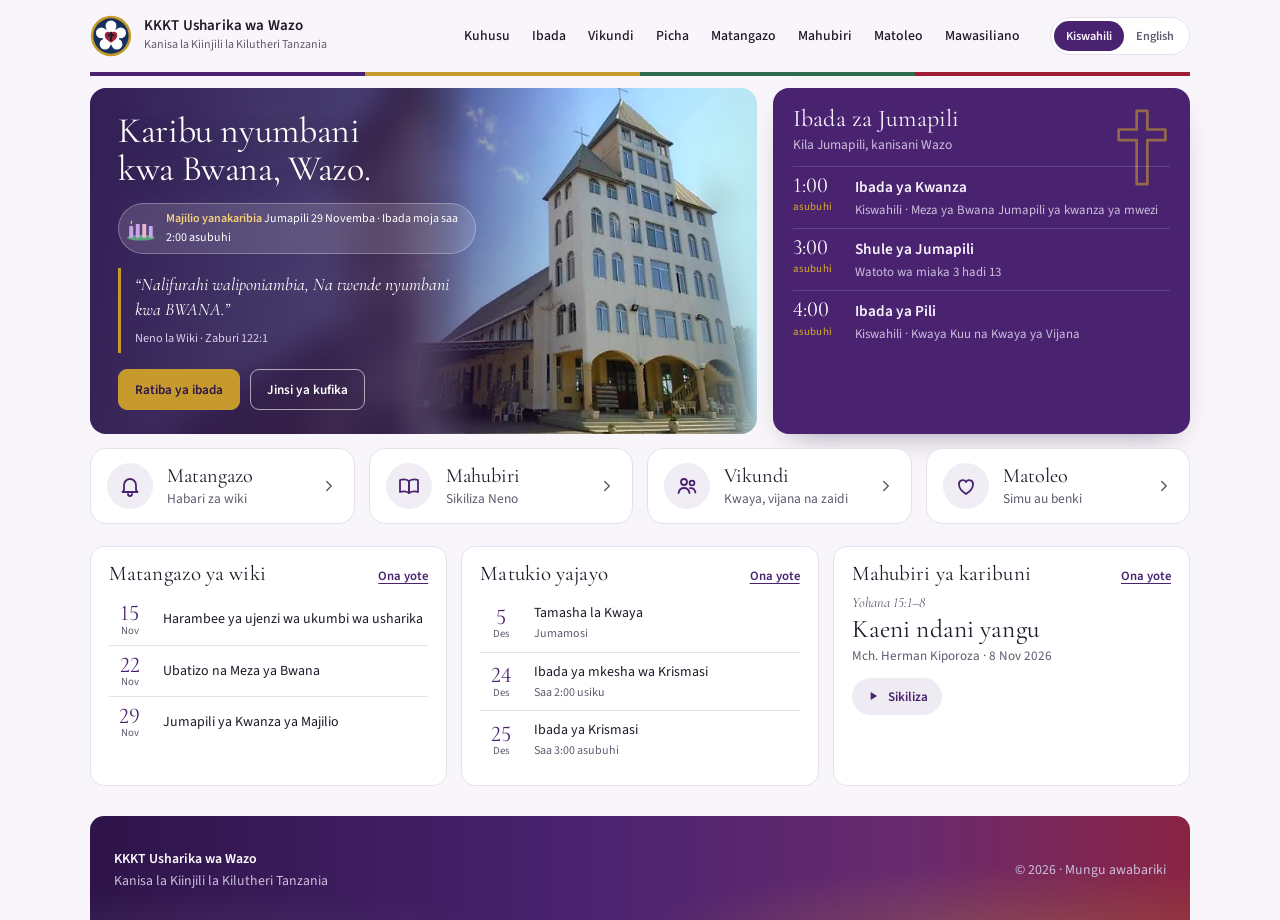
==== index.html @ 733e33bb "First version of the KKKT Usharika wa Wazo website Bilingual (Kiswahili/English) site with nine page" ====
<!DOCTYPE html>
<html lang="sw">
<head>
<meta charset="utf-8">
<meta name="viewport" content="width=device-width, initial-scale=1">
<title>KKKT Usharika wa Wazo</title>
<link rel="preconnect" href="https://fonts.googleapis.com">
<link rel="preconnect" href="https://fonts.gstatic.com" crossorigin>
<link href="https://fonts.googleapis.com/css2?family=Cormorant+Garamond:ital,wght@0,600;0,700;1,500;1,600&family=Source+Sans+3:wght@400;600;700&display=swap" rel="stylesheet">
<link rel="stylesheet" href="style.css">
</head>
<body>

<header>
  <div class="bar" style="margin-inline:auto">
    <a class="brand" href="index.html" aria-label="KKKT Usharika wa Wazo">
      <svg viewBox="0 0 100 100" aria-hidden="true">
        <circle cx="50" cy="50" r="48" fill="#c39a2b"/>
        <circle cx="50" cy="50" r="42" fill="#16305e"/>
        <g fill="#ffffff">
          <circle cx="50" cy="26" r="13"/><circle cx="72.8" cy="42.6" r="13"/><circle cx="64.1" cy="69.4" r="13"/>
          <circle cx="35.9" cy="69.4" r="13"/><circle cx="27.2" cy="42.6" r="13"/><circle cx="50" cy="51" r="20"/>
        </g>
        <path d="M50 66c-9-6-15-11-15-18a8 8 0 0 1 15-4 8 8 0 0 1 15 4c0 7-6 12-15 18z" fill="#a3223a"/>
        <rect x="47.5" y="40" width="5" height="22" fill="#18202e"/><rect x="42" y="45.5" width="16" height="5" fill="#18202e"/>
      </svg>
      <span><b>KKKT Usharika wa Wazo</b><small><span lang="sw">Kanisa la Kiinjili la Kilutheri Tanzania</span><span lang="en">Evangelical Lutheran Church in Tanzania</span></small></span>
    </a>
    <button class="menu-btn" id="menuBtn" aria-expanded="false" aria-controls="nav"><span lang="sw">Menyu</span><span lang="en">Menu</span></button>
    <nav class="main" id="nav" aria-label="Main">
      <a href="kuhusu.html"><span lang="sw">Kuhusu</span><span lang="en">About</span></a>
      <a href="ibada.html"><span lang="sw">Ibada</span><span lang="en">Services</span></a>
      <a href="vikundi.html"><span lang="sw">Vikundi</span><span lang="en">Fellowships</span></a>
      <a href="picha.html"><span lang="sw">Picha</span><span lang="en">Gallery</span></a>
      <a href="matangazo.html"><span lang="sw">Matangazo</span><span lang="en">News</span></a>
      <a href="mahubiri.html"><span lang="sw">Mahubiri</span><span lang="en">Sermons</span></a>
      <a href="matoleo.html"><span lang="sw">Matoleo</span><span lang="en">Giving</span></a>
      <a href="mawasiliano.html"><span lang="sw">Mawasiliano</span><span lang="en">Contact</span></a>
    </nav>
    <div class="lang" role="group" aria-label="Lugha / Language">
      <button type="button" id="btnSw" aria-pressed="true" aria-label="Kiswahili"><span class="long">Kiswahili</span><span class="short">SW</span></button>
      <button type="button" id="btnEn" aria-pressed="false" aria-label="English"><span class="long">English</span><span class="short">EN</span></button>
    </div>
  </div>
</header>

<main>
<section class="hero" id="mwanzo">
  <div class="wrap top-grid">
    <div class="banner">
      <div class="banner-photo" role="img" aria-label="Jengo la kanisa la KKKT Wazo"></div>
      <div class="banner-inner">
    <h1 lang="sw">Karibu nyumbani kwa Bwana, Wazo.</h1>
    <h1 lang="en">Welcome to the house of the Lord in Wazo.</h1>
    <a class="season-pill" href="matangazo.html"><svg viewBox="0 0 46 38" aria-hidden="true"><ellipse cx="23" cy="33" rx="21" ry="4.5" fill="#5aa37c"/><rect x="5" y="15" width="6" height="18" rx="1" fill="#c9a6ec"/><rect x="15" y="12" width="6" height="21" rx="1" fill="#c9a6ec"/><rect x="25" y="12" width="6" height="21" rx="1" fill="#f1b6cf"/><rect x="35" y="15" width="6" height="18" rx="1" fill="#c9a6ec"/><path d="M8 13c-2-3 0-5 0-7 2 2 2 4 0 7z" fill="#f5c451"/></svg><span><b><span lang="sw">Majilio yanakaribia</span><span lang="en">Advent is coming</span></b> <span lang="sw">Jumapili 29 Novemba · Ibada moja saa 2:00 asubuhi</span><span lang="en">Sunday 29 November · One service at 8:00 AM</span></span></a>
        <div class="verse">
        <p lang="sw">“Nalifurahi waliponiambia, Na twende nyumbani kwa BWANA.”</p>
        <p lang="en">“I was glad when they said unto me, Let us go into the house of the LORD.”</p>
        <cite><span lang="sw">Neno la Wiki · Zaburi 122:1</span><span lang="en">Word of the week · Psalm 122:1</span></cite>
      </div>
        <div class="actions">
        <a class="btn solid" href="ibada.html"><span lang="sw">Ratiba ya ibada</span><span lang="en">Service times</span></a>
        <a class="btn" href="mawasiliano.html"><span lang="sw">Jinsi ya kufika</span><span lang="en">How to find us</span></a>
      </div>
      </div>
    </div>
    <aside class="board" aria-labelledby="boardTitle">
      <svg class="board-cross" viewBox="0 0 78 118" aria-hidden="true"><path d="M31 4h16v28h27v16H47v66H31V48H4V32h27z" fill="none" stroke="currentColor" stroke-width="4" stroke-linejoin="round"/></svg>
      <h2 id="boardTitle"><span lang="sw">Ibada za Jumapili</span><span lang="en">Sunday worship</span></h2>
      <p class="sub"><span lang="sw">Kila Jumapili, kanisani Wazo</span><span lang="en">Every Sunday at the Wazo church</span></p>
      <ul class="services">
        <li>
          <div class="t"><span lang="sw">1:00<small>asubuhi</small></span><span lang="en">7:00<small>AM</small></span></div>
          <div class="n"><span lang="sw">Ibada ya Kwanza</span><span lang="en">First service</span></div>
          <div class="d"><span lang="sw">Kiswahili · Meza ya Bwana Jumapili ya kwanza ya mwezi</span><span lang="en">In Swahili · Holy Communion on the first Sunday of the month</span></div>
        </li>
        <li>
          <div class="t"><span lang="sw">3:00<small>asubuhi</small></span><span lang="en">9:00<small>AM</small></span></div>
          <div class="n"><span lang="sw">Shule ya Jumapili</span><span lang="en">Sunday School</span></div>
          <div class="d"><span lang="sw">Watoto wa miaka 3 hadi 13</span><span lang="en">Children aged 3 to 13</span></div>
        </li>
        <li>
          <div class="t"><span lang="sw">4:00<small>asubuhi</small></span><span lang="en">10:00<small>AM</small></span></div>
          <div class="n"><span lang="sw">Ibada ya Pili</span><span lang="en">Second service</span></div>
          <div class="d"><span lang="sw">Kiswahili · Kwaya Kuu na Kwaya ya Vijana</span><span lang="en">In Swahili · with the Main Choir and Youth Choir</span></div>
        </li>
      </ul>
    </aside>
  </div>
</section>

<section>
  <div class="wrap quick">
    <a class="c-purple" href="matangazo.html"><span class="qi" aria-hidden="true"><svg viewBox="0 0 24 24"><path d="M6 16V11a6 6 0 0 1 12 0v5l1.5 2h-15z"/><path d="M10 20a2 2 0 0 0 4 0"/></svg></span><span class="qt"><b><span lang="sw">Matangazo</span><span lang="en">Announcements</span></b><span><span lang="sw">Habari za wiki</span><span lang="en">This week's news</span></span></span><svg class="qc" viewBox="0 0 24 24" aria-hidden="true"><path d="M9 6l6 6-6 6"/></svg><svg class="qw" aria-hidden="true" viewBox="0 0 24 24"><path d="M6 16V11a6 6 0 0 1 12 0v5l1.5 2h-15z"/><path d="M10 20a2 2 0 0 0 4 0"/></svg></a>
    <a class="c-gold" href="mahubiri.html"><span class="qi" aria-hidden="true"><svg viewBox="0 0 24 24"><path d="M3 6c3-1 6-1 9 1v12c-3-2-6-2-9-1z"/><path d="M21 6c-3-1-6-1-9 1v12c3-2 6-2 9-1z"/></svg></span><span class="qt"><b><span lang="sw">Mahubiri</span><span lang="en">Sermons</span></b><span><span lang="sw">Sikiliza Neno</span><span lang="en">Hear the Word</span></span></span><svg class="qc" viewBox="0 0 24 24" aria-hidden="true"><path d="M9 6l6 6-6 6"/></svg><svg class="qw" aria-hidden="true" viewBox="0 0 24 24"><path d="M3 6c3-1 6-1 9 1v12c-3-2-6-2-9-1z"/><path d="M21 6c-3-1-6-1-9 1v12c3-2 6-2 9-1z"/></svg></a>
    <a class="c-green" href="vikundi.html"><span class="qi" aria-hidden="true"><svg viewBox="0 0 24 24"><circle cx="9" cy="8" r="3"/><circle cx="17" cy="9" r="2.4"/><path d="M3.5 19c.6-3.2 2.8-5 5.5-5s4.9 1.8 5.5 5"/><path d="M15 14.2c2.6-.4 4.8 1.1 5.4 4.3"/></svg></span><span class="qt"><b><span lang="sw">Vikundi</span><span lang="en">Fellowships</span></b><span><span lang="sw">Kwaya, vijana na zaidi</span><span lang="en">Choirs, youth and more</span></span></span><svg class="qc" viewBox="0 0 24 24" aria-hidden="true"><path d="M9 6l6 6-6 6"/></svg><svg class="qw" aria-hidden="true" viewBox="0 0 24 24"><circle cx="9" cy="8" r="3"/><circle cx="17" cy="9" r="2.4"/><path d="M3.5 19c.6-3.2 2.8-5 5.5-5s4.9 1.8 5.5 5"/><path d="M15 14.2c2.6-.4 4.8 1.1 5.4 4.3"/></svg></a>
    <a class="c-red" href="matoleo.html"><span class="qi" aria-hidden="true"><svg viewBox="0 0 24 24"><path d="M12 20s-7-4.4-7-9.5A3.8 3.8 0 0 1 12 8a3.8 3.8 0 0 1 7 2.5C19 15.6 12 20 12 20z"/></svg></span><span class="qt"><b><span lang="sw">Matoleo</span><span lang="en">Giving</span></b><span><span lang="sw">Simu au benki</span><span lang="en">Mobile money or bank</span></span></span><svg class="qc" viewBox="0 0 24 24" aria-hidden="true"><path d="M9 6l6 6-6 6"/></svg><svg class="qw" aria-hidden="true" viewBox="0 0 24 24"><path d="M12 20s-7-4.4-7-9.5A3.8 3.8 0 0 1 12 8a3.8 3.8 0 0 1 7 2.5C19 15.6 12 20 12 20z"/></svg></a>
  </div>
</section>

<section class="home-more" aria-label="Habari za usharika">
  <div class="wrap more-grid">
    <article class="panel">
      <div class="panel-head"><h2><span lang="sw">Matangazo ya wiki</span><span lang="en">This week's notices</span></h2><a href="matangazo.html"><span lang="sw">Ona yote</span><span lang="en">See all</span></a></div>
      <ul class="mini">
        <li><span class="d"><b>15</b>Nov</span><span><span lang="sw">Harambee ya ujenzi wa ukumbi wa usharika</span><span lang="en">Fundraiser for the parish hall</span></span></li>
        <li><span class="d"><b>22</b>Nov</span><span><span lang="sw">Ubatizo na Meza ya Bwana</span><span lang="en">Baptism and Holy Communion</span></span></li>
        <li><span class="d"><b>29</b>Nov</span><span><span lang="sw">Jumapili ya Kwanza ya Majilio</span><span lang="en">First Sunday of Advent</span></span></li>
      </ul>
    </article>
    <article class="panel">
      <div class="panel-head"><h2><span lang="sw">Matukio yajayo</span><span lang="en">Upcoming events</span></h2><a href="matangazo.html"><span lang="sw">Ona yote</span><span lang="en">See all</span></a></div>
      <ul class="mini">
        <li><span class="d"><b>5</b>Des</span><span><span lang="sw">Tamasha la Kwaya</span><span lang="en">Choir festival</span><small><span lang="sw">Jumamosi</span><span lang="en">Saturday</span></small></span></li>
        <li><span class="d"><b>24</b>Des</span><span><span lang="sw">Ibada ya mkesha wa Krismasi</span><span lang="en">Christmas Eve service</span><small><span lang="sw">Saa 2:00 usiku</span><span lang="en">8:00 PM</span></small></span></li>
        <li><span class="d"><b>25</b>Des</span><span><span lang="sw">Ibada ya Krismasi</span><span lang="en">Christmas Day service</span><small><span lang="sw">Saa 3:00 asubuhi</span><span lang="en">9:00 AM</span></small></span></li>
      </ul>
    </article>
    <article class="panel sermon-panel">
      <div class="panel-head"><h2><span lang="sw">Mahubiri ya karibuni</span><span lang="en">Latest sermon</span></h2><a href="mahubiri.html"><span lang="sw">Ona yote</span><span lang="en">See all</span></a></div>
      <p class="ref"><span lang="sw">Yohana 15:1–8</span><span lang="en">John 15:1–8</span></p>
      <h3><span lang="sw">Kaeni ndani yangu</span><span lang="en">Abide in me</span></h3>
      <p class="by">Mch. Herman Kiporoza · 8 Nov 2026</p>
      <a class="listen" href="mahubiri.html"><svg viewBox="0 0 24 24" aria-hidden="true"><path d="M8 5v14l11-7z"/></svg><span lang="sw">Sikiliza</span><span lang="en">Listen</span></a>
    </article>
  </div>
</section>
</main>

<footer>
  <div class="wrap foot">
    <div><b>KKKT Usharika wa Wazo</b><br><span lang="sw">Kanisa la Kiinjili la Kilutheri Tanzania</span><span lang="en">Evangelical Lutheran Church in Tanzania</span></div>
    <div>© 2026 · <span lang="sw">Mungu awabariki</span><span lang="en">God bless you</span></div>
  </div>
</footer>

<script src="site.js"></script>
</body>
</html>
---- style.css ----
/* Plan: Luther-rose palette (sky blue field, gold ring, crimson heart) on cool paper.
   Layout: asymmetric hero (welcome left, Sunday service board right), then alternating
   full-bleed bands; left-aligned throughout. The memorable element is the service board
   that shows times in Swahili time (saa 1 asubuhi) or English time depending on language. */
:root{
  --sky:#4a2370;        /* liturgical purple (Advent, Lent) */
  --sky-deep:#2e1449;
  --gold:#c79a2e;       /* festival gold */
  --heart:#a01c34;      /* Pentecost / martyrs red */
  --green:#2f6b4c;      /* ordinary-time green */
  --paper:#f8f6fa;
  --surface:#ffffff;
  --ink:#1f1828;
  --muted:#625a6e;
  --line:#e6e0ec;
  --on-sky:#f7f3fb;
  --on-sky-muted:#cbbfdb;
  --display:"Cormorant Garamond","EB Garamond",Garamond,Georgia,serif;
  --serif:"Cormorant Garamond","EB Garamond",Garamond,Georgia,serif;
  --body:"Source Sans 3","Source Sans Pro","Segoe UI",system-ui,sans-serif;
  color-scheme:light;
}
@media (prefers-color-scheme:dark){
  :root:not([data-theme="light"]){
    --paper:#140f1b;--surface:#1d1626;--ink:#efe9f5;--muted:#a79db4;--line:#33293f;
    --sky:#5a2d86;--sky-deep:#221034;--gold:#ddb554;--heart:#d65a70;--green:#5aa37c;color-scheme:dark;
  }
}
:root[data-theme="dark"]{
  --paper:#140f1b;--surface:#1d1626;--ink:#efe9f5;--muted:#a79db4;--line:#33293f;
  --sky:#5a2d86;--sky-deep:#221034;--gold:#ddb554;--heart:#d65a70;--green:#5aa37c;color-scheme:dark;
}

/* language switching: content carries lang="sw" / lang="en" pairs */
html[lang="sw"] [lang="en"]:not(html){display:none !important}
html[lang="en"] [lang="sw"]:not(html){display:none !important}
html[lang="en"] .sw-only{display:none !important}
html[lang="sw"] .en-note{display:none !important}

*{box-sizing:border-box}
html{scroll-behavior:smooth;scroll-padding-top:84px}
@media (prefers-reduced-motion:reduce){html{scroll-behavior:auto}*{transition:none !important;animation:none !important}}
html{font-size:15px}
body{margin:0;background:var(--paper);color:var(--ink);font:400 1rem/1.6 var(--body);-webkit-font-smoothing:antialiased}
img,svg{max-width:100%}
a{color:inherit}
:focus-visible{outline:3px solid var(--gold);outline-offset:3px;border-radius:4px}
h1,h2,h3{font-family:var(--display);font-weight:400;line-height:1.08;text-wrap:balance;margin:0}
h2{font-size:clamp(1.6rem,3vw,2.3rem)}
h3{font-size:1.3rem}
p{margin:0}
.wrap{width:min(1100px,100% - 2*clamp(20px,7vw,120px));margin-inline:auto}
.lede{font-size:1.05rem;color:var(--muted);max-width:60ch}

/* header */
header::after{content:"";position:absolute;left:0;right:0;bottom:-4px;height:4px;background:linear-gradient(90deg,var(--sky) 0 25%,var(--gold) 25% 50%,var(--green) 50% 75%,var(--heart) 75% 100%)}
header{position:sticky;top:0;z-index:20;background:color-mix(in srgb,var(--paper) 92%,transparent);backdrop-filter:blur(10px);border-bottom:1px solid var(--line)}
.bar{display:flex;align-items:center;gap:20px;height:72px;width:min(1320px,100% - 40px)}
.brand{display:flex;align-items:center;gap:12px;text-decoration:none;flex-shrink:0;white-space:nowrap}
.brand svg{width:42px;height:42px}
.brand b{display:block;font:600 1rem/1.1 var(--body);letter-spacing:.01em}
.brand small{display:block;color:var(--muted);font-size:.8rem}
nav.main{display:flex;gap:2px;margin-left:auto;flex-wrap:nowrap;white-space:nowrap}
nav.main a{text-decoration:none;font-weight:500;font-size:.92rem;padding:8px 10px;border-radius:8px;color:var(--ink)}
nav.main a:hover{background:color-mix(in srgb,var(--sky) 9%,transparent)}
.lang{display:flex;border:1px solid var(--line);border-radius:999px;padding:3px;flex-shrink:0;background:var(--surface)}
.lang button{all:unset;cursor:pointer;font:600 .82rem var(--body);padding:6px 12px;border-radius:999px;color:var(--muted)}
.lang button[aria-pressed="true"]{background:var(--sky);color:var(--on-sky)}
.lang button:focus-visible{outline:3px solid var(--gold)}
.menu-btn{all:unset;display:none;cursor:pointer;padding:8px 10px;border-radius:8px;font-weight:600;font-size:.9rem;border:1px solid var(--line)}
@media (max-width:1180px){
  nav.main{display:none;white-space:normal;position:absolute;top:72px;left:0;right:0;flex-direction:column;background:var(--surface);padding:12px 20px 20px;border-bottom:1px solid var(--line);gap:2px}
  nav.main.open{display:flex}
  .menu-btn{display:inline-block;margin-left:auto}
  .bar{gap:12px}
}

/* hero */
.hero{padding:26px 0 28px}
.hero-grid{display:grid;grid-template-columns:1.1fr .9fr;gap:40px;align-items:start}
.hero h1{font-size:clamp(2rem,3.8vw,3.1rem);letter-spacing:-.01em;color:var(--sky)}
:root[data-theme="dark"] .hero h1{color:var(--ink)}
@media (prefers-color-scheme:dark){:root:not([data-theme="light"]) .hero h1{color:var(--ink)}}
.hero .lede{margin-top:16px}
.verse{margin-top:22px;padding-left:22px;border-left:3px solid var(--gold);max-width:52ch}
.verse p{font:italic 400 1.1rem/1.5 var(--serif)}
.verse cite{display:block;margin-top:6px;font-style:normal;color:var(--muted);font-size:.92rem}
.actions{display:flex;gap:10px;flex-wrap:wrap;margin-top:22px}
.btn{display:inline-flex;align-items:center;gap:8px;text-decoration:none;font-weight:600;font-size:.92rem;padding:10px 18px;border-radius:9px;border:1.5px solid var(--sky);color:var(--sky);background:transparent}
.btn.solid{background:var(--sky);color:var(--on-sky)}
:root[data-theme="dark"] .btn:not(.solid){color:var(--ink);border-color:var(--line)}
@media (prefers-color-scheme:dark){:root:not([data-theme="light"]) .btn:not(.solid){color:var(--ink);border-color:var(--line)}}

/* service board */
.board{background:var(--sky);color:var(--on-sky);border-radius:16px;padding:22px 24px 18px;position:relative;overflow:hidden;box-shadow:0 14px 30px -18px rgba(30,10,50,.5)}
.board-cross{position:absolute;right:22px;top:20px;width:52px;height:79px;color:var(--gold);opacity:.6;pointer-events:none}
.board h2,.board .sub{padding-right:70px}
.board h2{font-size:1.5rem;position:relative}
.board .sub{color:var(--on-sky-muted);font-size:.9rem;margin-top:4px;position:relative}
.services{list-style:none;margin:14px 0 0;padding:0;position:relative}
.services li{display:grid;grid-template-columns:auto 1fr;gap:2px 16px;padding:11px 0;align-items:start;border-top:1px solid rgba(255,255,255,.14)}
.services .t{grid-row:span 2;font:400 1.35rem/1 var(--display);color:#fff;min-width:4.6ch;font-variant-numeric:tabular-nums}
.services .t small{display:block;font:500 .72rem/1.3 var(--body);color:var(--gold);margin-top:4px}
.services .n{font-weight:600}
.services .d{color:var(--on-sky-muted);font-size:.85rem;grid-column:2;line-height:1.45}
.board .note{font-size:.78rem;color:var(--on-sky-muted);margin-top:8px;position:relative}
@media (max-width:860px){.hero-grid{grid-template-columns:1fr;gap:40px}.hero{padding-top:40px}}

/* sections */
section.block{padding:26px 0;border-top:1px solid var(--line)}
.head{display:grid;grid-template-columns:1fr 1fr;gap:8px 40px;align-items:end;margin-bottom:14px}
.head .lede{justify-self:start}
@media (max-width:760px){.head{grid-template-columns:1fr}}

/* about */
.about-grid{display:block}
.history p{font:400 1.04rem/1.65 var(--serif);max-width:80ch}
.history p+p{margin-top:10px}
.facts{display:grid;grid-template-columns:1fr 1fr;gap:0;border:1px solid var(--line);border-radius:14px;overflow:hidden;background:var(--surface);align-self:start}
.facts div{padding:20px 22px;border-bottom:1px solid var(--line)}
.facts div:nth-child(odd){border-right:1px solid var(--line)}
.facts div:nth-last-child(-n+2){border-bottom:0}
.facts dt{color:var(--muted);font-size:.85rem}
.facts dd{margin:4px 0 0;font-weight:600;color:var(--sky)}
:root[data-theme="dark"] .facts dd{color:var(--ink)}
@media (max-width:860px){.about-grid{grid-template-columns:1fr}}
.pastoral{margin-top:0}
.pastoral h3{font-size:1.3rem;margin-bottom:14px}
.leaders{display:grid;grid-template-columns:repeat(2,minmax(0,190px));gap:16px}
@media (max-width:520px){.leaders{grid-template-columns:1fr 1fr;gap:18px}}
.leader b{font-size:1.08rem}
.avatar.photo{overflow:hidden;padding:0}
.avatar.photo img{width:100%;height:100%;object-fit:cover;object-position:center top;display:block}
.leader{display:flex;flex-direction:column;gap:12px}
.avatar{aspect-ratio:4/5;border-radius:14px;background:linear-gradient(160deg,color-mix(in srgb,var(--sky) 16%,var(--surface)),color-mix(in srgb,var(--gold) 14%,var(--surface)));display:grid;place-items:center;font:400 2.6rem var(--display);color:var(--sky);border:1px solid var(--line)}
:root[data-theme="dark"] .avatar{color:var(--ink)}
.leader b{display:block;font-weight:600}
.leader span{color:var(--muted);font-size:.92rem}
.ph{background:color-mix(in srgb,var(--gold) 22%,transparent);border-radius:4px;padding:0 4px}

/* weekly schedule */
.week{width:100%;border-collapse:collapse;background:var(--surface);border:1px solid var(--line);border-radius:14px;overflow:hidden}
.table-wrap{overflow-x:auto;border-radius:14px}
.week th,.week td{text-align:left;padding:9px 18px;border-bottom:1px solid var(--line);vertical-align:top}
.week thead th{font-size:.85rem;color:var(--muted);font-weight:600;background:color-mix(in srgb,var(--sky) 5%,var(--surface))}
.week tbody tr:last-child td{border-bottom:0}
.week td.day{font:400 1.12rem var(--display);white-space:nowrap;color:var(--sky)}
:root[data-theme="dark"] .week td.day{color:var(--gold)}
.week td.time{font-variant-numeric:tabular-nums;white-space:nowrap;font-weight:600}

/* groups: a band in sky */
.band{background:var(--sky-deep);color:var(--on-sky);border-top:0}
.band .lede{color:var(--on-sky-muted)}
.groups{display:grid;grid-template-columns:repeat(3,1fr);gap:1px;background:rgba(255,255,255,.12);border:1px solid rgba(255,255,255,.12);border-radius:16px;overflow:hidden}
.group{background:var(--sky-deep);padding:18px 20px;display:flex;flex-direction:column;gap:10px}
.group h3{color:#fff}
.group p{color:var(--on-sky-muted);font-size:.98rem}
.group .meet{margin-top:auto;padding-top:10px;color:var(--gold);font-size:.88rem;font-weight:600}
@media (max-width:900px){.groups{grid-template-columns:1fr 1fr}}
@media (max-width:560px){.groups{grid-template-columns:1fr}}

/* announcements + events */
.news{display:grid;grid-template-columns:1.2fr .8fr;gap:40px}
@media (max-width:900px){.news{grid-template-columns:1fr}}
.ann{list-style:none;margin:0;padding:0}
.ann li{display:grid;grid-template-columns:70px 1fr;gap:18px;padding:12px 0;border-bottom:1px solid var(--line)}
.ann li:first-child{padding-top:0}
.date{text-align:center;border:1px solid var(--line);border-radius:12px;padding:8px 0;background:var(--surface);align-self:start}
.date b{display:block;font:400 1.8rem/1 var(--display);color:var(--heart)}
.date span{font-size:.78rem;color:var(--muted)}
.ann h3{font:600 1.08rem/1.35 var(--body)}
.ann p{color:var(--muted);margin-top:4px;font-size:.97rem}
.en-note{background:var(--surface);border:1px solid var(--line);border-left:3px solid var(--gold);border-radius:10px;padding:16px 18px;color:var(--muted);margin-bottom:24px}
.events{background:var(--surface);border:1px solid var(--line);border-radius:16px;padding:20px 22px}
.events h3{margin-bottom:8px}
.ev{padding:10px 0;border-top:1px solid var(--line)}
.ev:first-of-type{border-top:0}
.ev b{display:block}
.ev span{color:var(--muted);font-size:.92rem}
.ev .when{color:var(--heart);font-weight:600;font-size:.86rem}

/* sermons */
.sermons{display:grid;grid-template-columns:repeat(3,1fr);gap:24px}
@media (max-width:900px){.sermons{grid-template-columns:1fr}}
.sermon{display:flex;flex-direction:column;gap:6px;padding-top:14px;border-top:3px solid var(--sky)}
:root[data-theme="dark"] .sermon{border-top-color:var(--gold)}
.sermon .ref{font:italic 400 1rem var(--serif);color:var(--muted)}
.sermon h3{font-size:1.6rem}
.sermon .by{font-size:.92rem;color:var(--muted)}
.sermon a{margin-top:6px;font-weight:600;color:var(--sky);text-decoration-thickness:1.5px;text-underline-offset:4px}
:root[data-theme="dark"] .sermon a{color:var(--gold)}

/* giving */
.give{display:grid;grid-template-columns:repeat(3,1fr);gap:20px}
@media (max-width:900px){.give{grid-template-columns:1fr}}
.way{background:var(--surface);border:1px solid var(--line);border-radius:14px;padding:18px 20px}
.way.primary{border:1.5px solid var(--gold);background:color-mix(in srgb,var(--gold) 7%,var(--surface))}
.way h3{font-size:1.3rem}
.way p{color:var(--muted);margin-top:8px;font-size:.97rem}
.way .num{margin-top:16px;font:600 1.25rem var(--body);font-variant-numeric:tabular-nums;display:flex;align-items:center;gap:10px;flex-wrap:wrap}
.copy{all:unset;cursor:pointer;font:600 .8rem var(--body);padding:5px 10px;border-radius:6px;border:1px solid var(--line);color:var(--muted)}
.copy:focus-visible{outline:3px solid var(--gold)}

/* contact */
.contact{display:grid;grid-template-columns:.9fr 1.1fr;gap:36px;align-items:start}
@media (max-width:900px){.contact{grid-template-columns:1fr}}
.contact dl{margin:0;display:grid;grid-template-columns:1fr 1fr;gap:14px 20px}
.contact dt{color:var(--muted);font-size:.88rem}
.contact dd{margin:4px 0 0;font-size:1.1rem;font-weight:500}
.map{position:relative;border-radius:18px;overflow:hidden;border:1px solid var(--line);aspect-ratio:16/10;background:color-mix(in srgb,var(--sky) 6%,var(--surface))}
.map canvas{width:100%;height:100%;display:block}
.map a{position:absolute;left:18px;bottom:18px}


/* illustrated placeholder pictures */
.pic{position:relative;border-radius:14px;overflow:hidden;background:var(--surface);border:1px solid var(--line)}
.pic canvas{display:block;width:100%;height:100%}
.pic figcaption{position:absolute;left:0;right:0;bottom:0;padding:26px 14px 10px;color:#fff;font-size:.88rem;font-weight:600;background:linear-gradient(transparent,rgba(20,10,30,.72))}
.pic figcaption small{display:block;font-weight:400;opacity:.8;font-size:.75rem}
figure{margin:0}
.church-pic{aspect-ratio:16/10}
.gallery{display:grid;grid-template-columns:repeat(3,1fr);grid-auto-rows:150px;gap:10px}
.gallery .pic:nth-child(1){grid-column:span 2;grid-row:span 2}
@media (max-width:760px){.gallery{grid-template-columns:1fr 1fr;grid-auto-rows:150px}}

.lang .short{display:none}
@media (max-width:600px){
  .lang .long{display:none}.lang .short{display:inline}
  .lang button{padding:6px 10px}
  .brand small{display:none}
  .brand svg{width:34px;height:34px}
  .brand b{font-size:.92rem;white-space:normal;max-width:9.5em}
  .bar{gap:10px;height:64px}
  nav.main{top:64px}
  html{scroll-padding-top:76px}
  .hero{padding:24px 0 32px}
  section.block{padding:36px 0}
  .head{grid-template-columns:1fr;gap:8px}
  .facts{grid-template-columns:1fr 1fr}
  .leaders{grid-template-columns:1fr 1fr;gap:14px}
  .week thead{display:none}
  .week,.week tbody,.week tr,.week td{display:block;width:100%}
  .week tr{padding:12px 16px;border-bottom:1px solid var(--line)}
  .week tbody tr:last-child{border-bottom:0}
  .week td{border:0;padding:2px 0}
  .ann li{grid-template-columns:58px 1fr;gap:14px}
  .events{padding:20px}
  .give .way{padding:20px}
  .gallery{grid-template-columns:1fr 1fr;grid-auto-rows:130px;gap:8px}
  .gallery .pic:nth-child(1){grid-column:span 2;grid-row:span 2}
  .gallery .pic:nth-child(6){grid-column:span 2}
  .contact dl{gap:16px}
}

footer{background:var(--sky-deep);color:var(--on-sky-muted);padding:32px 0 28px;font-size:.92rem}
.foot{display:flex;justify-content:space-between;gap:24px;flex-wrap:wrap;align-items:center}
footer b{color:#fff;font-weight:600}

/* multi-page */
main.page section.block:first-child{border-top:0;padding-top:30px}
nav.main a[aria-current="page"]{background:color-mix(in srgb,var(--sky) 12%,transparent);color:var(--sky);font-weight:600}
.quick{display:grid;grid-template-columns:repeat(4,1fr);gap:12px;padding:0 0 34px}
.quick a{display:flex;flex-direction:column;gap:4px;text-decoration:none;background:var(--surface);border:1px solid var(--line);border-radius:12px;padding:16px 18px}
.quick a:hover{border-color:var(--sky)}
.quick b{font:400 1.2rem var(--display);color:var(--sky)}
.quick span{color:var(--muted);font-size:.9rem}
@media (max-width:760px){.quick{grid-template-columns:1fr 1fr}}
.quick b span{color:inherit;font-size:inherit}
body{min-height:100vh;display:flex;flex-direction:column}
body>main{flex:1}

/* season banner (front page) */
.season{background:linear-gradient(90deg,var(--sky-deep),var(--sky));color:var(--on-sky)}
.season .wrap{display:flex;align-items:center;gap:16px;padding:12px 0;flex-wrap:wrap}
.season svg{width:46px;height:38px;flex-shrink:0}
.season p{flex:1;min-width:220px;font-size:.98rem}
.season p b{font:400 1.2rem var(--display);color:#fff;margin-right:8px}
.season a{color:var(--gold);font-weight:600;text-decoration-thickness:1.5px;text-underline-offset:4px;white-space:nowrap}


/* photo banner with curved bottom */
.banner{position:relative;height:clamp(220px,22vw,310px);background:#7b9cc6 url("images/kanisa-wazo-blur.jpg") center/cover no-repeat;
  overflow:hidden}
.banner-photo{position:absolute;top:0;bottom:0;right:max(4%,calc((100% - 1100px)/2));aspect-ratio:1;background:url("images/kanisa-wazo.jpg") center top/cover no-repeat;
  -webkit-mask-image:linear-gradient(90deg,transparent,#000 18%,#000 82%,transparent);mask-image:linear-gradient(90deg,transparent,#000 18%,#000 82%,transparent)}
.banner::before{content:"";position:absolute;inset:0;z-index:1;background:linear-gradient(90deg,rgba(46,20,73,.88) 0%,rgba(46,20,73,.6) 32%,rgba(46,20,73,0) 55%)}
.banner-inner{position:relative;z-index:2;height:100%;display:flex;flex-direction:column;justify-content:center;gap:10px}
.banner h1{color:#fff;font-size:clamp(1.8rem,3.2vw,2.7rem);max-width:20ch;text-shadow:0 2px 18px rgba(0,0,0,.35)}
.banner-sub{color:#efe6f7;font-size:.93rem;max-width:42ch}
.hero{padding-top:22px}
.hero .lede{margin-top:0}
@media (max-width:860px){.banner-photo{right:-8%;opacity:.9}.banner::before{background:linear-gradient(90deg,rgba(46,20,73,.85),rgba(46,20,73,.35) 70%,rgba(46,20,73,.1))}}

/* boxed layout: everything shares the same side margins */
:root{--page:min(1100px,100% - 2*clamp(16px,6vw,110px))}
header,.season,.banner,footer,section.band{width:var(--page);margin-inline:auto}
header{border-bottom:0}
.bar{width:100%}
header::after{left:0;right:0}
.season .wrap,.banner-inner,footer .wrap,section.band .wrap{width:calc(100% - 48px)}
.banner-photo{right:3%}
.banner{border-radius:0 0 14px 14px}
section.band{border-radius:14px;margin-block:26px}
footer{border-radius:14px 14px 0 0;margin-top:20px}
.wrap{width:var(--page)}
@media (max-width:600px){.season .wrap,.banner-inner,footer .wrap,section.band .wrap{width:calc(100% - 28px)}}

/* quick links with icons */
.quick a{flex-direction:row;align-items:center;gap:14px;padding:16px;position:relative;overflow:hidden;transition:transform .2s ease,box-shadow .2s ease,border-color .2s ease}
.quick a::before{content:"";position:absolute;left:0;top:0;bottom:0;width:4px;background:var(--qc)}
.quick a:hover{transform:translateY(-3px);box-shadow:0 12px 24px -16px rgba(46,20,73,.45);border-color:var(--qc)}
.quick .qi{flex-shrink:0;width:52px;height:52px;border-radius:14px;display:grid;place-items:center;background:color-mix(in srgb,var(--qc) 14%,var(--surface));color:var(--qc)}
.quick .qi svg{width:30px;height:30px;fill:none;stroke:currentColor;stroke-width:2;stroke-linecap:round;stroke-linejoin:round}
.quick .qt{display:flex;flex-direction:column;gap:2px;flex:1;min-width:0}
.quick .qt>span{color:var(--muted);font-size:.88rem}
.quick b{color:var(--ink)}
.quick .qc{width:18px;height:18px;flex-shrink:0;fill:none;stroke:var(--muted);stroke-width:2;stroke-linecap:round;stroke-linejoin:round;transition:transform .2s ease,stroke .2s ease}
.quick a:hover .qc{transform:translateX(3px);stroke:var(--qc)}
.quick a:hover .qi{background:var(--qc);color:#fff}
.c-purple{--qc:var(--sky)}.c-gold{--qc:var(--gold)}.c-green{--qc:var(--green)}.c-red{--qc:var(--heart)}
@media (prefers-reduced-motion:reduce){.quick a:hover{transform:none}}
@media (max-width:600px){.quick .qc{display:none}.quick a{gap:10px;padding:12px}.quick .qi{width:40px;height:40px}}

/* quick links: bold liturgical cards */
.c-purple{--g1:#6a35a0;--g2:#3a1660}
.c-gold{--g1:#d9a63a;--g2:#9a6510}
.c-green{--g1:#3f8a62;--g2:#1d4f36}
.c-red{--g1:#c43a52;--g2:#7c1426}
.quick{gap:14px}
.quick a{border:0;border-radius:16px;padding:18px 18px 18px 16px;min-height:96px;color:#fff;
  background:radial-gradient(120% 140% at 0% 0%,var(--g1) 0%,var(--g2) 75%);
  box-shadow:0 10px 24px -14px var(--g2), inset 0 1px 0 rgba(255,255,255,.18)}
.quick a::before{content:"";position:absolute;inset:0;width:auto;background:
  radial-gradient(circle at 85% 120%,rgba(255,255,255,.18) 0 22%,transparent 23%),
  radial-gradient(circle at 100% 0%,rgba(255,255,255,.10) 0 30%,transparent 31%);pointer-events:none}
.quick a::after{content:"";position:absolute;left:16px;right:16px;bottom:0;height:3px;border-radius:3px 3px 0 0;background:linear-gradient(90deg,transparent,rgba(255,255,255,.55),transparent);opacity:.6}
.quick a:hover{transform:translateY(-4px);box-shadow:0 18px 30px -14px var(--g2), inset 0 1px 0 rgba(255,255,255,.25);border-color:transparent;filter:saturate(1.1) brightness(1.05)}
.quick .qi{position:relative;z-index:1;width:54px;height:54px;border-radius:50%;background:rgba(255,255,255,.16);color:#fff;
  box-shadow:inset 0 0 0 1.5px rgba(255,255,255,.35)}
.quick a:hover .qi{background:#fff;color:var(--g2)}
.quick .qt{position:relative;z-index:1}
.quick b{color:#fff;font-size:1.3rem}
.quick .qt>span{color:rgba(255,255,255,.82);font-size:.9rem;white-space:nowrap;overflow:hidden;text-overflow:ellipsis}
.quick .qc{position:relative;z-index:1;stroke:rgba(255,255,255,.8)}
.quick a:hover .qc{stroke:#fff}
.quick .qw{position:absolute;right:-14px;bottom:-22px;width:110px;height:110px;fill:none;stroke:#fff;stroke-width:1.3;opacity:.12;transform:rotate(-12deg);pointer-events:none;transition:transform .4s ease,opacity .4s ease}
.quick a:hover .qw{transform:rotate(-4deg) scale(1.08);opacity:.2}
@media (prefers-reduced-motion:reduce){.quick .qw,.quick a{transition:none}}
@media (max-width:600px){.quick a{min-height:84px}.quick b{font-size:1.1rem}.quick .qi{width:42px;height:42px}.quick .qw{width:80px;height:80px}}
.quick .qt>span{white-space:normal;line-height:1.3}
.quick .qt>span span{color:inherit;font-size:inherit}

/* fit front page in one screen */
.banner{height:auto;min-height:clamp(200px,17vw,250px)}
.banner-inner{padding:26px 0 22px;gap:8px;justify-content:center}
.banner h1{font-size:clamp(1.7rem,2.8vw,2.4rem)}
.banner-sub{font-size:.95rem;max-width:46ch;line-height:1.5}
.season-pill{align-self:flex-start;display:inline-flex;align-items:center;gap:10px;margin-top:6px;padding:6px 14px 6px 8px;border-radius:999px;
  background:rgba(255,255,255,.14);box-shadow:inset 0 0 0 1px rgba(255,255,255,.28);backdrop-filter:blur(6px);color:#fff;text-decoration:none;font-size:.85rem;max-width:100%}
.season-pill:hover{background:rgba(255,255,255,.24)}
.season-pill svg{width:30px;height:25px;flex-shrink:0}
.season-pill b{font-weight:600;color:#f5d27a}
.hero{padding:16px 0 18px}
.hero-grid{align-items:center}
.verse{margin-top:0}
.services li{padding:8px 0}
.board{padding:18px 22px 12px}
.board .sub{margin-top:2px}
.services{margin-top:10px}
.quick{padding-bottom:18px}
.quick a{min-height:84px;padding-block:14px}
footer{margin-top:10px}
.hero .verse p{font-size:1.35rem;line-height:1.45}
.hero .verse{padding-block:4px}
.hero .actions{margin-top:20px}

/* one-row top: banner + service board */
.top-grid{display:grid;grid-template-columns:1.6fr 1fr;gap:16px;align-items:stretch}
.hero{padding:16px 0 14px}
.top-grid .banner{width:auto;margin:0;border-radius:16px;min-height:0;height:auto}
.top-grid .banner-inner{width:auto;padding:24px 28px;margin:0;justify-content:center;gap:10px;max-width:62%}
.top-grid .banner-photo{right:0;top:0;bottom:0;height:100%}
.top-grid .banner::before{background:linear-gradient(90deg,rgba(46,20,73,.92) 0%,rgba(46,20,73,.75) 45%,rgba(46,20,73,0) 75%)}
.top-grid .banner h1{font-size:clamp(1.6rem,2.4vw,2.2rem);max-width:none}
.top-grid .verse{margin:4px 0 0;border-left-color:var(--gold);padding-left:14px}
.top-grid .verse p{font-size:1.02rem;color:#fff}
.top-grid .verse cite{color:#d9cbe8;font-size:.82rem}
.top-grid .actions{margin-top:6px}
.top-grid .btn{padding:9px 16px;font-size:.88rem}
.top-grid .btn:not(.solid){color:#fff;border-color:rgba(255,255,255,.6)}
.top-grid .btn.solid{background:var(--gold);border-color:var(--gold);color:#2e1449}
.top-grid .season-pill{font-size:.8rem}
.top-grid .board{margin:0;padding:18px 20px 10px}
.top-grid .board h2{font-size:1.35rem}
.top-grid .services .t{font-size:1.2rem}
.top-grid .services .d{font-size:.8rem}
@media (max-width:980px){.top-grid{grid-template-columns:1fr}.top-grid .banner-inner{max-width:70%}}
@media (max-width:600px){.top-grid .banner-inner{max-width:none;padding:22px 18px}.top-grid .banner::before{background:linear-gradient(90deg,rgba(46,20,73,.9),rgba(46,20,73,.55))}.top-grid .banner-photo{opacity:.55}}

/* footer: sideways gradient that fades in from the page */
footer{position:relative;overflow:hidden;
  background:linear-gradient(90deg,#2e1449 0%,#4a2370 45%,#6a2a6e 75%,#8a2343 100%);
  padding:32px 0 28px;border-radius:14px 14px 0 0}
footer::before{content:"";position:absolute;inset:0;pointer-events:none;
  background:radial-gradient(60% 120% at 85% 120%,rgba(199,154,46,.28),transparent 60%),radial-gradient(50% 100% at 10% 130%,rgba(255,255,255,.08),transparent 60%)}
footer .wrap{position:relative}

/* parish leadership */
.tier{font:600 .95rem var(--body);color:var(--muted);margin:6px 0 12px;display:flex;align-items:center;gap:10px}
.tier::after{content:"";flex:1;height:1px;background:var(--line)}
.team{display:grid;grid-template-columns:repeat(auto-fill,minmax(170px,1fr));gap:16px;margin-bottom:26px}
.team-lead{grid-template-columns:repeat(auto-fill,minmax(220px,260px))}
.person{margin:0;background:var(--surface);border:1px solid var(--line);border-radius:16px;overflow:hidden;display:flex;flex-direction:column;transition:transform .2s ease,box-shadow .2s ease}
.person:hover{transform:translateY(-3px);box-shadow:0 14px 26px -18px rgba(46,20,73,.5)}
.pp{aspect-ratio:4/5;position:relative;background:radial-gradient(120% 120% at 0% 0%,var(--g1),var(--g2));display:grid;place-items:center;overflow:hidden}
.team:not(.team-lead) .pp{aspect-ratio:1}
.pp img{width:100%;height:100%;object-fit:cover;object-position:center top;display:block}
.pp .ini{font:400 2.6rem var(--display);color:#fff;opacity:.9}
.pp::after{content:"";position:absolute;left:0;right:0;bottom:0;height:4px;background:var(--g1)}
.person figcaption{padding:12px 14px 14px;display:flex;flex-direction:column;gap:3px}
.person b{font-weight:600;font-size:1rem}
.person .role{font-size:.86rem;color:var(--muted)}
.team-lead .person b{font:400 1.25rem var(--display)}
@media (prefers-reduced-motion:reduce){.person:hover{transform:none}}
@media (max-width:600px){.team,.team-lead{grid-template-columns:1fr 1fr;gap:12px}}
.team-lead{grid-template-columns:repeat(auto-fill,minmax(200px,220px))}
.team-lead .pp{aspect-ratio:1/1.05}
.team{grid-template-columns:repeat(auto-fill,minmax(160px,180px))}

/* quick links: calm, icon-only (overrides the colourful version) */
.quick a{background:var(--surface);color:var(--ink);border:1px solid var(--line);box-shadow:none;filter:none;min-height:76px;padding:14px 16px}
.quick a::before,.quick a::after{display:none}
.quick .qw{display:none}
.quick .qi{width:46px;height:46px;border-radius:50%;background:color-mix(in srgb,var(--sky) 8%,var(--surface));color:var(--sky);box-shadow:none}
.quick .qi svg{width:24px;height:24px;stroke-width:1.8}
.quick b{color:var(--ink);font-size:1.2rem}
.quick .qt>span,.quick .qt>span span{color:var(--muted)}
.quick .qc{stroke:var(--muted)}
.quick a:hover{transform:translateY(-2px);border-color:var(--sky);box-shadow:0 10px 22px -16px rgba(46,20,73,.4);filter:none}
.quick a:hover .qi{background:var(--sky);color:#fff}
.quick a:hover .qc{stroke:var(--sky)}
:root[data-theme="dark"] .quick .qi{color:var(--gold)}

/* front page: news panels */
.home-more{padding:4px 0 20px}
.more-grid{display:grid;grid-template-columns:1fr 1fr 1fr;gap:14px}
.panel{background:var(--surface);border:1px solid var(--line);border-radius:14px;padding:16px 18px}
.panel-head{display:flex;justify-content:space-between;align-items:baseline;gap:10px;margin-bottom:8px}
.panel h2{font-size:1.2rem}
.panel-head a{font-size:.85rem;font-weight:600;color:var(--sky);text-underline-offset:3px}
:root[data-theme="dark"] .panel-head a{color:var(--gold)}
.mini{list-style:none;margin:0;padding:0}
.mini li{display:flex;align-items:center;gap:12px;padding:8px 0;border-top:1px solid var(--line);font-size:.93rem}
.mini li:first-child{border-top:0}
.mini .d{flex-shrink:0;width:42px;text-align:center;font-size:.72rem;color:var(--muted);line-height:1.1}
.mini .d b{display:block;font:400 1.25rem/1 var(--display);color:var(--sky)}
:root[data-theme="dark"] .mini .d b{color:var(--gold)}
.mini small{display:block;color:var(--muted);font-size:.8rem}
.sermon-panel .ref{font:italic 400 .95rem var(--serif);color:var(--muted);margin-top:4px}
.sermon-panel h3{font-size:1.5rem;margin:4px 0 2px}
.sermon-panel .by{font-size:.88rem;color:var(--muted)}
.listen{display:inline-flex;align-items:center;gap:8px;margin-top:12px;padding:8px 14px;border-radius:999px;background:color-mix(in srgb,var(--sky) 9%,var(--surface));color:var(--sky);font-weight:600;font-size:.88rem;text-decoration:none}
.listen svg{width:14px;height:14px;fill:currentColor}
.listen:hover{background:var(--sky);color:#fff}
@media (max-width:900px){.more-grid{grid-template-columns:1fr}}

/* type tuning for Cormorant Garamond (small x-height, so a touch larger) */
h1,h2,h3,.services .t,.mini .d b,.quick b,.person b{letter-spacing:.005em}
h2{font-size:clamp(1.8rem,3.3vw,2.6rem)}
.panel h2{font-size:1.4rem}
.quick b{font-size:1.35rem}
.top-grid .banner h1{font-size:clamp(1.9rem,2.8vw,2.6rem);line-height:1.05}
.top-grid .board h2{font-size:1.6rem}
.top-grid .services .t{font-size:1.45rem}
.top-grid .verse p{font-size:1.18rem}
.sermon-panel h3{font-size:1.7rem}
.mini .d b{font-size:1.5rem}
body{font-size:1.02rem}
h1,h2,h3,.services .t,.mini .d b,.date b,.sermon-panel .ref,.verse,.week td.day{font-variant-numeric:lining-nums tabular-nums}
.top-grid .services .d,.services .d{font-size:.86rem}

/* ===== About page: arched-window gallery ===== */
.about section{border:0}
.ab-intro{padding:34px 0 30px}
.ab-grid{display:grid;grid-template-columns:1.25fr .75fr;gap:56px;align-items:center}
.kicker{color:var(--gold);font-weight:600;font-size:.9rem;margin-bottom:8px}
.ab-text h1{font-size:clamp(2.3rem,4vw,3.3rem);color:var(--sky);margin-bottom:18px}
:root[data-theme="dark"] .ab-text h1{color:var(--ink)}
.story p{font-size:1.08rem;line-height:1.75;max-width:60ch;color:var(--ink)}
.story p+p{margin-top:12px}
.story p:first-of-type::first-letter,.story p[lang="en"]:nth-of-type(3)::first-letter{float:left;font:600 3.6rem/.85 var(--display);color:var(--gold);padding:6px 10px 0 0}
.ab-facts{display:flex;gap:0;margin:26px 0 0;border-top:1px solid var(--line);border-bottom:1px solid var(--line)}
.ab-facts div{flex:1;padding:14px 18px 14px 0}
.ab-facts div+div{padding-left:18px;border-left:1px solid var(--line)}
.ab-facts dt{font-size:.8rem;color:var(--muted)}
.ab-facts dd{margin:2px 0 0;font:600 1.3rem/1.2 var(--display);color:var(--sky);font-variant-numeric:lining-nums}
:root[data-theme="dark"] .ab-facts dd{color:var(--gold)}

.arch{position:relative;overflow:hidden;border-radius:999px 999px 14px 14px;background:linear-gradient(180deg,color-mix(in srgb,var(--sky) 10%,var(--surface)),color-mix(in srgb,var(--sky) 4%,var(--surface)));
  box-shadow:0 0 0 6px var(--paper),0 0 0 7px color-mix(in srgb,var(--gold) 70%,transparent),0 18px 34px -22px rgba(46,20,73,.55)}
.arch img{width:100%;height:100%;object-fit:cover;object-position:center top;display:block}
.ab-photo{margin:0;justify-self:center;width:min(100%,340px)}
.ab-photo .arch{aspect-ratio:3/4}
.ab-photo .arch img{object-position:center}
.ab-photo figcaption{text-align:center;margin-top:16px;font:italic 600 1.05rem var(--display);color:var(--muted)}

.ab-lead{padding:24px 0 40px;text-align:center}
.ornament{display:flex;align-items:center;justify-content:center;gap:14px;margin-bottom:10px}
.ornament span{width:70px;height:1px;background:linear-gradient(90deg,transparent,var(--gold))}
.ornament span:last-child{transform:scaleX(-1)}
.ornament svg{width:14px;height:20px;fill:var(--gold)}
.ab-lead h2{font-size:clamp(2rem,3.6vw,2.8rem);color:var(--sky)}
:root[data-theme="dark"] .ab-lead h2{color:var(--ink)}
.ab-sub{color:var(--muted);margin:6px auto 30px;max-width:52ch}
.ab-row{display:flex;justify-content:center;flex-wrap:wrap;gap:36px 34px}
.ab-row.pastors{margin-bottom:44px}
.ab-person{margin:0;width:160px;display:flex;flex-direction:column;align-items:center}
.ab-person.big{width:220px}
.ab-person .arch{width:100%;aspect-ratio:4/5;transition:transform .3s ease}
.ab-person:hover .arch{transform:translateY(-4px)}
.ab-person figcaption{margin-top:16px;display:flex;flex-direction:column;gap:2px}
.ab-person b{font:600 1.2rem/1.2 var(--display);color:var(--ink)}
.ab-person.big b{font-size:1.45rem}
.ab-person figcaption>span{font-size:.88rem;color:var(--muted)}
.ab-person.big figcaption>span{color:var(--gold);font-weight:600}
.sil{position:absolute;inset:auto 0 0 0;width:100%;height:82%;fill:color-mix(in srgb,var(--sky) 22%,var(--surface))}
@media (prefers-reduced-motion:reduce){.ab-person:hover .arch{transform:none}}
@media (max-width:860px){.ab-grid{grid-template-columns:1fr;gap:36px}.ab-photo{width:min(100%,280px)}}
@media (max-width:600px){.ab-row{gap:28px 18px}.ab-person{width:140px}.ab-person.big{width:150px}.ab-facts dd{font-size:1.05rem}.ab-facts div{padding-right:10px}.ab-facts div+div{padding-left:10px}}

/* ===================== Inner pages: shared design ===================== */
.inner section{border:0}
.wrap.narrow{max-width:760px}
.pg-head{padding:34px 0 8px;text-align:center}
.pg-head .kicker{margin-bottom:6px}
.pg-head h1{font-size:clamp(2.2rem,4.2vw,3.3rem);color:var(--sky)}
:root[data-theme="dark"] .pg-head h1{color:var(--ink)}
.pg-lede{color:var(--muted);max-width:56ch;margin:10px auto 0;font-size:1.05rem}
.pg-sec{padding:22px 0 30px}
.sub-head{text-align:center;margin-bottom:22px}
.sub-head h2{font-size:clamp(1.7rem,3vw,2.2rem);color:var(--ink)}
.sub-head .ab-sub{margin:6px auto 0}

/* icons */
.ico{display:inline-grid;place-items:center;flex-shrink:0;width:44px;height:44px;border-radius:50%;
  background:color-mix(in srgb,var(--sky) 8%,var(--surface));color:var(--sky)}
.ico svg{width:22px;height:22px;fill:none;stroke:currentColor;stroke-width:1.7;stroke-linecap:round;stroke-linejoin:round}
.ico.lg{width:58px;height:58px}.ico.lg svg{width:28px;height:28px}
.ico.sm{width:36px;height:36px}.ico.sm svg{width:18px;height:18px}
.ico.xs{width:auto;height:auto;background:none}.ico.xs svg{width:15px;height:15px}
.ico.play svg{fill:currentColor;stroke:none}
:root[data-theme="dark"] .ico{color:var(--gold)}

/* ---- Ibada: Sunday services as arched cards ---- */
.svc-row{display:grid;grid-template-columns:repeat(3,1fr);gap:22px}
.svc{position:relative;text-align:center;background:var(--surface);border:1px solid var(--line);border-radius:999px 999px 16px 16px;padding:46px 24px 26px;
  box-shadow:0 0 0 5px var(--paper),0 0 0 6px color-mix(in srgb,var(--gold) 55%,transparent)}
.svc-time{font:600 2.6rem/1 var(--display);color:var(--sky);font-variant-numeric:lining-nums}
:root[data-theme="dark"] .svc-time{color:var(--gold)}
.svc-time small{display:block;font:600 .8rem var(--body);color:var(--gold);margin-top:6px}
.svc h3{font-size:1.5rem;margin:16px 0 6px}
.svc p{color:var(--muted);font-size:.95rem}
/* timeline */
.timeline{list-style:none;margin:0;padding:0;position:relative}
.timeline::before{content:"";position:absolute;left:118px;top:8px;bottom:8px;width:1px;background:linear-gradient(var(--gold),color-mix(in srgb,var(--gold) 20%,transparent))}
.timeline li{display:grid;grid-template-columns:104px 30px 1fr;align-items:center;gap:0;padding:10px 0}
.tl-day{font:600 1.3rem var(--display);text-align:right;padding-right:6px;color:var(--ink)}
.tl-dot{width:11px;height:11px;border-radius:50%;background:var(--paper);border:2px solid var(--gold);justify-self:center;position:relative;z-index:1}
.tl-body{display:flex;align-items:center;gap:12px;background:var(--surface);border:1px solid var(--line);border-radius:12px;padding:10px 14px}
.tl-body b{display:block;font-weight:600}
.tl-body div>span{font-size:.88rem;color:var(--muted);font-variant-numeric:lining-nums}

/* ---- Vikundi ---- */
.grp-grid{display:grid;grid-template-columns:repeat(3,1fr);gap:18px}
.grp{background:var(--surface);border:1px solid var(--line);border-radius:16px;padding:26px 24px 20px;display:flex;flex-direction:column;gap:8px;position:relative;overflow:hidden;transition:transform .25s ease,box-shadow .25s ease,border-color .25s ease}
.grp::before{content:"";position:absolute;left:24px;right:24px;top:0;height:2px;background:linear-gradient(90deg,transparent,var(--gold),transparent)}
.grp:hover{transform:translateY(-3px);border-color:color-mix(in srgb,var(--sky) 35%,var(--line));box-shadow:0 16px 30px -22px rgba(46,20,73,.55)}
.grp h3{font-size:1.55rem;margin-top:6px}
.grp p{color:var(--muted);font-size:.96rem;flex:1}
.meet{display:flex;align-items:center;gap:6px;margin-top:8px;padding-top:12px;border-top:1px dashed var(--line);color:var(--sky);font-weight:600;font-size:.88rem}
:root[data-theme="dark"] .meet{color:var(--gold)}

/* ---- Picha ---- */
.gallery.g2{grid-template-columns:repeat(3,1fr);grid-auto-rows:220px;gap:14px}
.gallery.g2 .pic:nth-child(1){grid-column:span 2;grid-row:span 2}
.g-tile{border:0;border-radius:16px}
.g-tile img{width:100%;height:100%;object-fit:cover;display:block;transition:transform .5s ease}
.g-tile canvas{transition:transform .5s ease}
.g-tile:hover img,.g-tile:hover canvas{transform:scale(1.04)}
.g-tile figcaption{font:600 1.15rem var(--display);padding:40px 16px 12px}
.g-tile:nth-child(1) figcaption{font-size:1.6rem;padding:60px 22px 18px}
.g-tile figcaption small{font:400 .75rem var(--body);opacity:.8;margin-top:2px}

/* ---- Matangazo ---- */
.news2{display:grid;grid-template-columns:1.35fr .9fr;gap:28px;align-items:start}
.ann-list{list-style:none;margin:0;padding:0;display:grid;gap:14px}
.ann2{display:grid;grid-template-columns:78px 1fr;gap:18px;background:var(--surface);border:1px solid var(--line);border-radius:16px;padding:18px}
.cal{border-radius:12px;overflow:hidden;text-align:center;border:1px solid var(--line);align-self:start;background:var(--paper)}
.cal span{display:block;background:var(--sky);color:#fff;font-size:.75rem;font-weight:600;padding:3px 0}
.cal b{display:block;font:600 2rem/1.3 var(--display);color:var(--ink);font-variant-numeric:lining-nums;order:-1}
.cal{display:flex;flex-direction:column-reverse}
.tag{display:inline-block;font-size:.74rem;font-weight:600;color:var(--gold);background:color-mix(in srgb,var(--gold) 12%,transparent);padding:2px 9px;border-radius:999px}
.ann2 h3{font:600 1.35rem/1.25 var(--display);margin:6px 0 4px}
.ann2 p{color:var(--muted);font-size:.95rem}
.ev-card{background:var(--surface);border:1px solid var(--line);border-radius:16px;padding:20px 22px;position:sticky;top:96px}
.ev-card h2{display:flex;align-items:center;gap:10px;font-size:1.5rem;margin-bottom:12px}
.ev-line{list-style:none;margin:0;padding:0 0 0 22px;position:relative}
.ev-line::before{content:"";position:absolute;left:5px;top:6px;bottom:6px;width:1px;background:var(--gold);opacity:.6}
.ev-line li{position:relative;padding:8px 0 14px}
.ev-line .tl-dot{position:absolute;left:-22px;top:12px}
.ev-line .when{display:block;font-size:.8rem;font-weight:600;color:var(--gold)}
.ev-line b{display:block;font:600 1.2rem var(--display)}
.ev-line .info{font-size:.88rem;color:var(--muted)}

/* ---- Mahubiri ---- */
.feature{display:grid;grid-template-columns:240px 1fr;gap:34px;align-items:center;background:var(--surface);border:1px solid var(--line);border-radius:20px;padding:28px}
.f-arch{aspect-ratio:3/4;border-radius:999px 999px 14px 14px;display:grid;place-items:center;
  background:radial-gradient(80% 60% at 50% 30%,color-mix(in srgb,var(--gold) 35%,var(--sky)),var(--sky) 70%);
  box-shadow:0 0 0 6px var(--surface),0 0 0 7px color-mix(in srgb,var(--gold) 70%,transparent)}
.f-arch svg{width:44px;height:62px;fill:#f5d27a;opacity:.9}
.f-body .ref{font:italic 600 1.05rem var(--display);color:var(--muted);margin-top:10px}
.f-body h2{font-size:clamp(2rem,3.4vw,2.8rem);color:var(--sky)}
:root[data-theme="dark"] .f-body h2{color:var(--ink)}
.f-body .by{color:var(--muted);font-size:.92rem;margin-top:4px}
.f-body blockquote{margin:16px 0 0;padding-left:16px;border-left:2px solid var(--gold);font:italic 600 1.15rem/1.5 var(--display);color:var(--ink);max-width:56ch}
.player{display:flex;align-items:center;gap:14px;margin-top:20px;max-width:520px}
.pbtn{all:unset;cursor:pointer}
.pbtn .ico{width:48px;height:48px;background:var(--sky);color:#fff}
.pbtn .ico svg{fill:currentColor;stroke:none;width:20px;height:20px}
.pbtn:focus-visible .ico{outline:3px solid var(--gold);outline-offset:3px}
.ptrack{flex:1;height:5px;border-radius:5px;background:var(--line);overflow:hidden}
.ptrack span{display:block;width:0;height:100%;background:var(--gold)}
.ptime{font-size:.82rem;color:var(--muted);font-variant-numeric:tabular-nums}
.s-list{list-style:none;margin:0;padding:0;display:grid;gap:10px}
.srow{display:flex;align-items:center;gap:14px;text-decoration:none;color:inherit;background:var(--surface);border:1px solid var(--line);border-radius:14px;padding:12px 16px;transition:border-color .2s ease,transform .2s ease}
.srow:hover{border-color:var(--sky);transform:translateX(3px)}
.srow:hover .ico{background:var(--sky);color:#fff}
.s-main{flex:1;display:flex;flex-direction:column}
.s-main b{font:600 1.3rem var(--display)}
.s-main>span{font:italic 600 .95rem var(--display);color:var(--muted)}
.s-meta{text-align:right;font-size:.82rem;color:var(--muted);line-height:1.5}

/* ---- Matoleo ---- */
.verse-big{margin:0 auto 28px;text-align:center;max-width:720px}
.verse-big blockquote{margin:6px 0 0;font:italic 600 clamp(1.3rem,2.4vw,1.75rem)/1.45 var(--display);color:var(--sky)}
:root[data-theme="dark"] .verse-big blockquote{color:var(--ink)}
.verse-big figcaption{margin-top:10px;color:var(--gold);font-weight:600;font-size:.92rem}
.give2{display:grid;grid-template-columns:repeat(3,1fr);gap:18px}
.way2{background:var(--surface);border:1px solid var(--line);border-radius:16px;padding:26px 22px;text-align:center;display:flex;flex-direction:column;align-items:center;gap:8px}
.way2.main{border-color:color-mix(in srgb,var(--gold) 70%,transparent);box-shadow:0 0 0 4px color-mix(in srgb,var(--gold) 12%,transparent)}
.way2 h3{font-size:1.5rem;margin-top:6px}
.way2 p{color:var(--muted);font-size:.95rem}
.way2 .num{margin-top:auto;padding-top:10px;display:flex;gap:10px;align-items:center;flex-wrap:wrap;justify-content:center;font-weight:600}

/* ---- Mawasiliano ---- */
.contact2{display:grid;grid-template-columns:.85fr 1.15fr;gap:22px;align-items:stretch}
.c-card{background:var(--surface);border:1px solid var(--line);border-radius:18px;padding:22px;display:flex;flex-direction:column;gap:16px}
.c-list{list-style:none;margin:0;padding:0;display:grid;gap:14px}
.c-list li{display:flex;align-items:center;gap:14px}
.c-list .lbl{display:block;font-size:.8rem;color:var(--muted)}
.c-list b{font-weight:600}
.hours{margin-top:auto;display:flex;gap:12px;align-items:center;padding:14px;border-radius:12px;background:color-mix(in srgb,var(--gold) 10%,transparent)}
.hours b{display:block}.hours span{font-size:.9rem;color:var(--muted)}
.map2{aspect-ratio:auto!important;min-height:340px;border-radius:18px}

/* responsive */
@media (max-width:900px){
  .svc-row,.grp-grid,.give2{grid-template-columns:1fr 1fr}
  .news2,.contact2{grid-template-columns:1fr}
  .ev-card{position:static}
  .feature{grid-template-columns:1fr;text-align:left}
  .f-arch{width:160px}
}
@media (max-width:600px){
  .svc-row,.grp-grid,.give2{grid-template-columns:1fr}
  .svc{padding:34px 20px 20px}
  .timeline::before{left:84px}
  .timeline li{grid-template-columns:70px 30px 1fr}
  .tl-day{font-size:1.05rem}
  .gallery.g2{grid-template-columns:1fr 1fr;grid-auto-rows:150px}
  .ann2{grid-template-columns:60px 1fr;gap:12px;padding:14px}
  .s-meta{display:none}
}
html{font-variant-numeric:lining-nums}
*{font-variant-numeric:lining-nums !important}
@media (max-width:600px){
  .svc{border-radius:50% 50% 16px 16px / 56px 56px 16px 16px;padding:30px 20px 20px}
  .svc-time{font-size:2.2rem}
  .f-arch{width:110px}
  .f-arch svg{width:30px;height:42px}
  .feature{padding:20px;gap:18px}
}
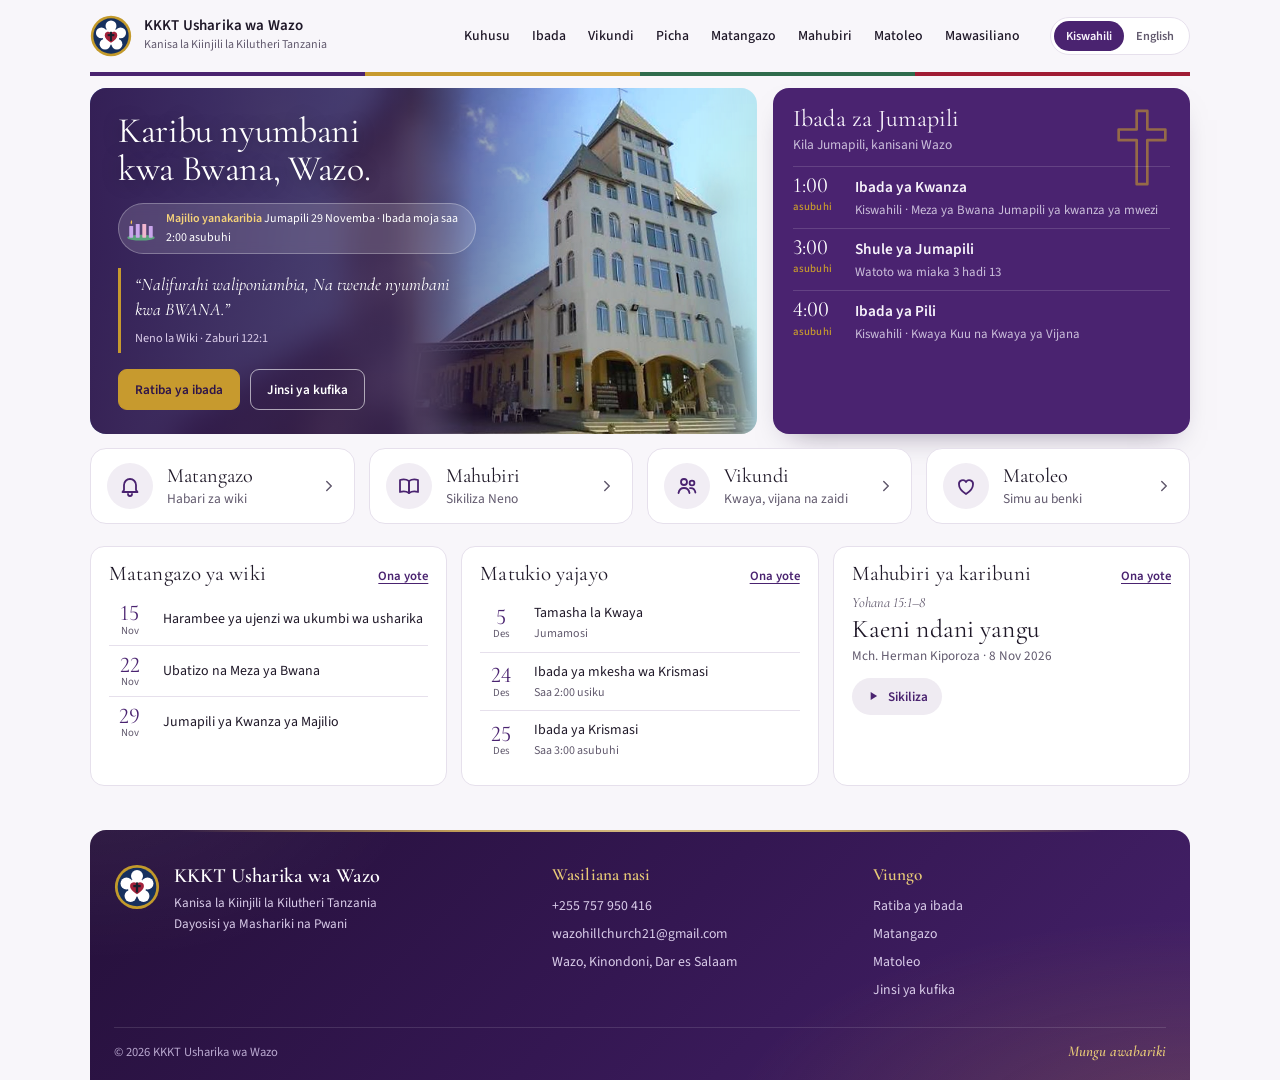
==== commit 106a62fb: "New footer: purple gradient with gold accents, contact and quick links Co-Authored-By: Claude Opus 5" ====
--- a/index.html
+++ b/index.html
@@ -128,10 +128,35 @@
 </main>
 
 <footer>
-  <div class="wrap foot">
-    <div><b>KKKT Usharika wa Wazo</b><br><span lang="sw">Kanisa la Kiinjili la Kilutheri Tanzania</span><span lang="en">Evangelical Lutheran Church in Tanzania</span></div>
-    <div>© 2026 · <span lang="sw">Mungu awabariki</span><span lang="en">God bless you</span></div>
+  <div class="wrap foot2">
+    <div class="f-brand">
+      <svg viewBox="0 0 100 100" aria-hidden="true">
+        <circle cx="50" cy="50" r="48" fill="#c39a2b"/>
+        <circle cx="50" cy="50" r="42" fill="#16305e"/>
+        <g fill="#ffffff">
+          <circle cx="50" cy="26" r="13"/><circle cx="72.8" cy="42.6" r="13"/><circle cx="64.1" cy="69.4" r="13"/>
+          <circle cx="35.9" cy="69.4" r="13"/><circle cx="27.2" cy="42.6" r="13"/><circle cx="50" cy="51" r="20"/>
+        </g>
+        <path d="M50 66c-9-6-15-11-15-18a8 8 0 0 1 15-4 8 8 0 0 1 15 4c0 7-6 12-15 18z" fill="#a3223a"/>
+        <rect x="47.5" y="40" width="5" height="22" fill="#18202e"/><rect x="42" y="45.5" width="16" height="5" fill="#18202e"/>
+      </svg>
+      <div><b>KKKT Usharika wa Wazo</b><span><span lang="sw">Kanisa la Kiinjili la Kilutheri Tanzania</span><span lang="en">Evangelical Lutheran Church in Tanzania</span></span><span><span lang="sw">Dayosisi ya Mashariki na Pwani</span><span lang="en">Eastern and Coastal Diocese</span></span></div>
+    </div>
+    <div class="f-col">
+      <h2><span lang="sw">Wasiliana nasi</span><span lang="en">Contact us</span></h2>
+      <a href="tel:+255757950416">+255 757 950 416</a>
+      <a href="mailto:wazohillchurch21@gmail.com">wazohillchurch21@gmail.com</a>
+      <span>Wazo, Kinondoni, Dar es Salaam</span>
+    </div>
+    <div class="f-col">
+      <h2><span lang="sw">Viungo</span><span lang="en">Quick links</span></h2>
+      <a href="ibada.html"><span lang="sw">Ratiba ya ibada</span><span lang="en">Service times</span></a>
+      <a href="matangazo.html"><span lang="sw">Matangazo</span><span lang="en">Announcements</span></a>
+      <a href="matoleo.html"><span lang="sw">Matoleo</span><span lang="en">Giving</span></a>
+      <a href="mawasiliano.html"><span lang="sw">Jinsi ya kufika</span><span lang="en">How to find us</span></a>
+    </div>
   </div>
+  <div class="wrap f-bottom"><span>© 2026 KKKT Usharika wa Wazo</span><span class="f-bless"><span lang="sw">Mungu awabariki</span><span lang="en">God bless you</span></span></div>
 </footer>
 
 <script src="site.js"></script>
--- a/style.css
+++ b/style.css
@@ -690,3 +690,65 @@
   .f-arch svg{width:30px;height:42px}
   .feature{padding:20px;gap:18px}
 }
+.tel{color:inherit;text-decoration:none}.tel:hover{color:var(--sky);text-decoration:underline}
+
+/* ---- About: stats, history timeline, beliefs ---- */
+.pg-sec.tight{padding:14px 0 6px}
+.stats{display:grid;grid-template-columns:repeat(3,1fr);gap:16px}
+.stat{display:flex;align-items:center;gap:14px;background:var(--surface);border:1px solid var(--line);border-radius:16px;padding:16px 18px}
+.stat>div>span{display:block;font-size:.8rem;color:var(--muted)}
+.stat b span{font:inherit;color:inherit}
+.stat{justify-content:center}
+.stat b{font:600 1.35rem/1.2 var(--display);color:var(--sky)}
+:root[data-theme="dark"] .stat b{color:var(--gold)}
+.hist-grid{display:grid;grid-template-columns:.8fr 1.2fr;gap:48px;align-items:center}
+.hist-photo{margin:0;justify-self:center;width:min(100%,330px)}
+.hist-photo .arch{aspect-ratio:4/5}
+.hist-photo .arch img{object-position:center}
+.hist-photo figcaption{text-align:center;margin-top:14px;font:italic 600 1rem var(--display);color:var(--muted)}
+.hist-title{font-size:clamp(1.8rem,3vw,2.3rem);margin-bottom:16px}
+.hist{list-style:none;margin:0;padding:0 0 0 30px;position:relative}
+.hist::before{content:"";position:absolute;left:7px;top:8px;bottom:8px;width:1px;background:linear-gradient(var(--gold),color-mix(in srgb,var(--gold) 25%,transparent))}
+.hist li{position:relative;padding:0 0 22px}
+.hist li:last-child{padding-bottom:0}
+.hist li::before{content:"";position:absolute;left:-29px;top:6px;width:13px;height:13px;border-radius:50%;background:var(--paper);border:2px solid var(--gold)}
+.hist li:last-child::before{background:var(--gold)}
+.hist .yr{display:block;font-size:.82rem;font-weight:600;color:var(--gold);margin-bottom:2px}
+.hist b{display:block;font:600 1.4rem/1.25 var(--display)}
+.hist p{color:var(--muted);margin-top:4px;max-width:52ch}
+.beliefs{display:grid;grid-template-columns:repeat(3,1fr);gap:18px}
+.beliefs article{text-align:center;background:var(--surface);border:1px solid var(--line);border-radius:999px 999px 16px 16px;padding:40px 24px 24px;display:flex;flex-direction:column;align-items:center;gap:8px;
+  box-shadow:0 0 0 5px var(--paper),0 0 0 6px color-mix(in srgb,var(--gold) 45%,transparent)}
+.beliefs h3{font-size:1.55rem;margin-top:4px}
+.beliefs p{color:var(--muted);font-size:.96rem;max-width:30ch}
+.beliefs cite{font:italic 600 .95rem var(--display);color:var(--gold);margin-top:auto}
+@media (max-width:900px){.stats{grid-template-columns:1fr}.hist-grid{grid-template-columns:1fr;gap:28px}.hist-photo{width:min(100%,260px)}.beliefs{grid-template-columns:1fr}}
+@media (max-width:600px){.beliefs article{border-radius:50% 50% 16px 16px / 56px 56px 16px 16px;padding:30px 20px 20px}}
+
+.beliefs article{border-radius:50% 50% 16px 16px / 80px 80px 16px 16px;padding:34px 24px 22px}
+@media (max-width:600px){.stats{gap:8px}.stat{padding:10px 14px;justify-content:flex-start}.stat .ico{width:38px;height:38px}.stat b{font-size:1.2rem}}
+/* alignment polish: keep gold arch rings inside the page edges; let history text use its column */
+.beliefs,.svc-row{padding-inline:6px}
+.hist p{max-width:none}
+
+/* ===== Footer v2: purple family, gold accents ===== */
+footer{position:relative;overflow:hidden;border-radius:16px 16px 0 0;margin-top:24px;padding:34px 0 0;color:#d9cce9;
+  background:radial-gradient(70% 140% at 100% 120%,rgba(199,154,46,.22),transparent 60%),
+             radial-gradient(50% 120% at 0% -20%,rgba(255,255,255,.07),transparent 60%),
+             linear-gradient(135deg,#25103a 0%,#341752 50%,#45216a 100%)}
+footer::before{content:"";position:absolute;top:0;left:10%;right:10%;height:1px;background:linear-gradient(90deg,transparent,#d9b45a,transparent);opacity:.9;inset-inline:10%;display:block;background-color:transparent}
+footer::after{display:none}
+.foot2{display:grid;grid-template-columns:1.4fr 1fr 1fr;gap:28px;padding-bottom:26px}
+.f-brand{display:flex;gap:14px;align-items:flex-start}
+.f-brand svg{width:46px;height:46px;flex-shrink:0}
+.f-brand b{display:block;color:#fff;font:600 1.35rem/1.2 var(--display);margin-bottom:4px}
+.f-brand span{display:block;font-size:.88rem}
+.f-col{display:flex;flex-direction:column;gap:6px;font-size:.92rem}
+.f-col h2{font:600 1.15rem var(--display);color:#e7c977;margin-bottom:4px}
+.f-col a{color:#d9cce9;text-decoration:none;width:fit-content}
+.f-col a:hover{color:#fff;text-decoration:underline;text-underline-offset:3px}
+.f-bottom{display:flex;justify-content:space-between;gap:12px;flex-wrap:wrap;padding:14px 0 18px;border-top:1px solid rgba(255,255,255,.12);font-size:.84rem;color:#b9a8cf}
+.f-bless{font:italic 600 1rem var(--display);color:#e7c977}
+@media (max-width:760px){.foot2{grid-template-columns:1fr 1fr}.f-brand{grid-column:1/-1}}
+@media (max-width:460px){.foot2{grid-template-columns:1fr}}
+footer::before{content:"";display:block;position:absolute;top:0;left:8%;right:8%;height:2px;background:linear-gradient(90deg,transparent,#d9b45a 30%,#f0d58a 50%,#d9b45a 70%,transparent);opacity:.85}
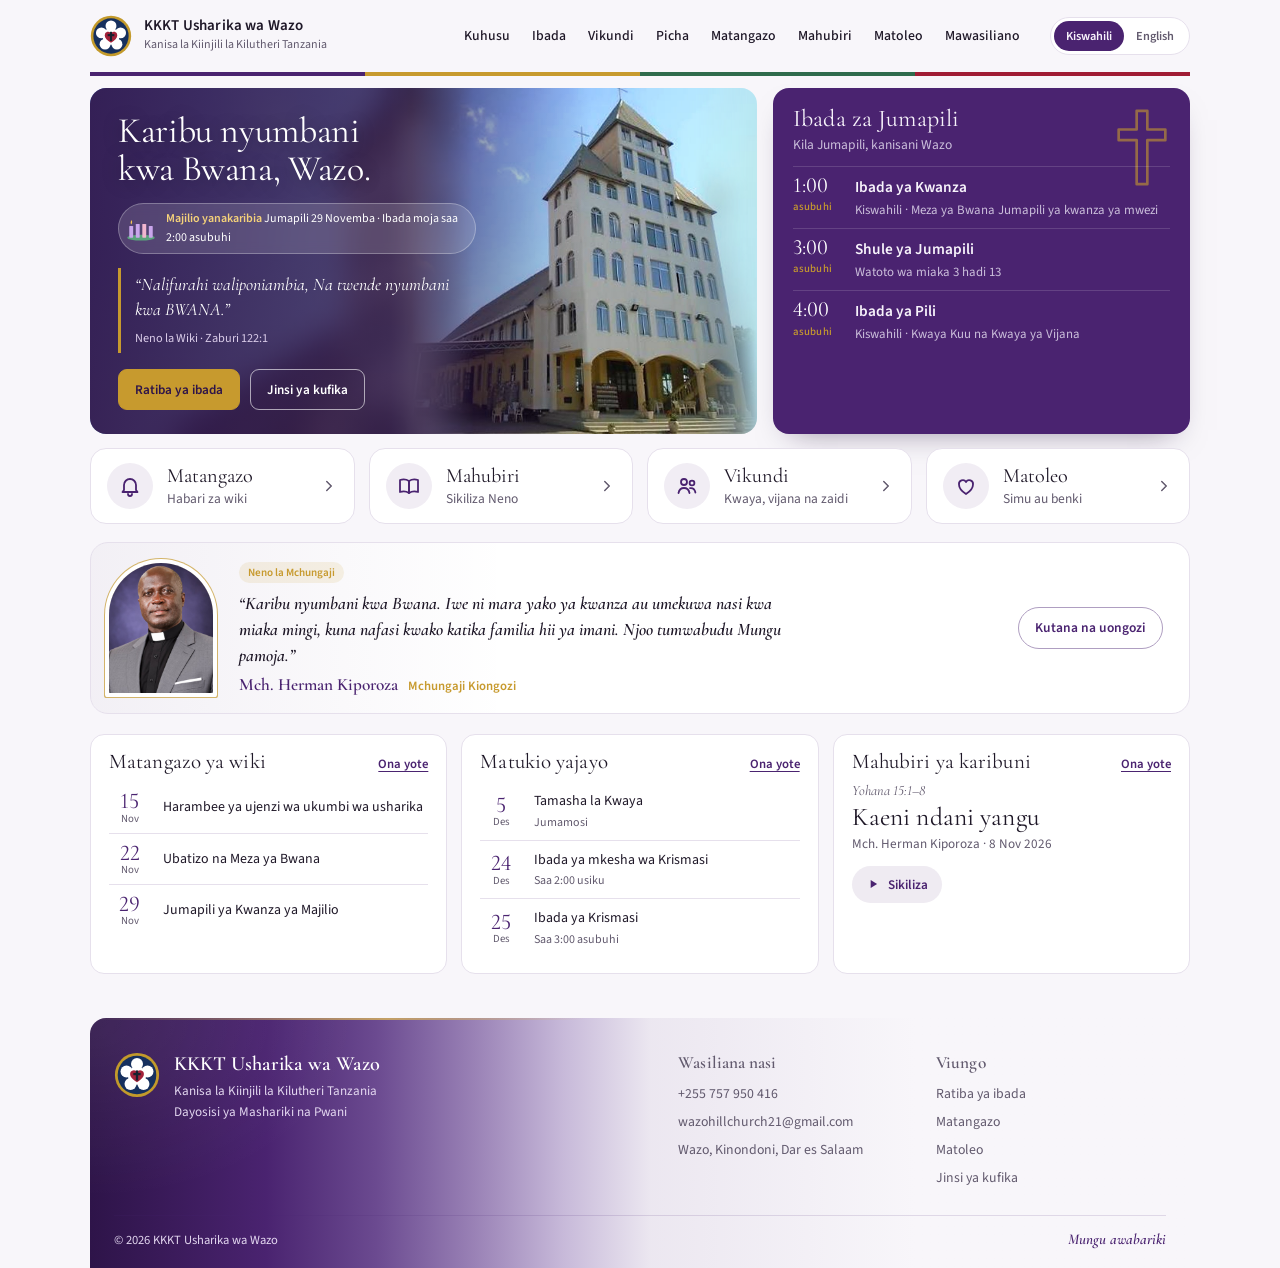
==== commit 733d6682: "Front page: welcome strip from the lead pastor Co-Authored-By: Claude Opus 5.5 <noreply@anthropic.co" ====
--- a/index.html
+++ b/index.html
@@ -98,6 +98,20 @@
   </div>
 </section>
 
+<section class="pastor-strip" aria-label="Neno la Mchungaji">
+  <div class="wrap">
+    <div class="pw">
+      <div class="pw-photo"><div class="arch"><img src="images/mch-kiporoza.jpg" alt="Mch. Herman Kiporoza"></div></div>
+      <div class="pw-text">
+        <span class="tag"><span lang="sw">Neno la Mchungaji</span><span lang="en">A word from our pastor</span></span>
+        <blockquote><span lang="sw">“Karibu nyumbani kwa Bwana. Iwe ni mara yako ya kwanza au umekuwa nasi kwa miaka mingi, kuna nafasi kwako katika familia hii ya imani. Njoo tumwabudu Mungu pamoja.”</span><span lang="en">“Welcome to the house of the Lord. Whether it is your first time or you have been with us for many years, there is a place for you in this family of faith. Come and worship God with us.”</span></blockquote>
+        <p class="pw-name"><b>Mch. Herman Kiporoza</b><span><span lang="sw">Mchungaji Kiongozi</span><span lang="en">Lead Pastor</span></span></p>
+      </div>
+      <a class="pw-link" href="kuhusu.html#uongozi"><span lang="sw">Kutana na uongozi</span><span lang="en">Meet our leaders</span></a>
+    </div>
+  </div>
+</section>
+
 <section class="home-more" aria-label="Habari za usharika">
   <div class="wrap more-grid">
     <article class="panel">
--- a/style.css
+++ b/style.css
@@ -752,3 +752,49 @@
 @media (max-width:760px){.foot2{grid-template-columns:1fr 1fr}.f-brand{grid-column:1/-1}}
 @media (max-width:460px){.foot2{grid-template-columns:1fr}}
 footer::before{content:"";display:block;position:absolute;top:0;left:8%;right:8%;height:2px;background:linear-gradient(90deg,transparent,#d9b45a 30%,#f0d58a 50%,#d9b45a 70%,transparent);opacity:.85}
+
+/* ===== Footer v3: purple fading into the page background ===== */
+footer{color:var(--ink);
+  background:radial-gradient(40% 120% at 0% 0%,rgba(255,255,255,.08),transparent 60%),
+             linear-gradient(90deg,#2e1449 0%,#4a2370 20%,#7a5a9c 33%,color-mix(in srgb,var(--sky) 10%,var(--paper)) 46%,var(--paper) 72%)}
+footer::before{left:0;right:auto;width:45%;background:linear-gradient(90deg,transparent,#d9b45a 60%,transparent);opacity:.8}
+.foot2{grid-template-columns:1.45fr .8fr .8fr}
+.f-brand b{color:#fff}
+.f-brand span{color:#e3d7f0}
+.f-col h2{color:var(--gold)}
+.f-col,.f-col span,.f-col a{color:var(--muted)}
+.f-col a:hover{color:var(--sky)}
+.f-bottom{border-top-color:color-mix(in srgb,var(--sky) 14%,transparent);color:var(--muted)}
+.f-bottom>span:first-child{color:#e3d7f0}
+.f-bless{color:var(--sky)}
+@media (max-width:760px){
+  footer{background:linear-gradient(180deg,#2e1449 0%,#4a2370 22%,#7a5a9c 30%,color-mix(in srgb,var(--sky) 10%,var(--paper)) 42%,var(--paper) 70%)}
+  footer::before{width:auto;right:8%;left:8%}
+  .f-bottom>span:first-child{color:var(--muted)}
+}
+footer{background:radial-gradient(40% 120% at 0% 0%,rgba(255,255,255,.08),transparent 60%),
+  linear-gradient(90deg,#2e1449 0%,#4a2370 16%,#6b4a90 26%,#9a82b6 35%,#c7b9d9 43%,color-mix(in srgb,var(--sky) 7%,var(--paper)) 51%,var(--paper) 75%)}
+.foot2{grid-template-columns:1.75fr .75fr .75fr}
+@media (max-width:760px){
+  footer{background:linear-gradient(180deg,#2e1449 0%,#4a2370 16%,#6b4a90 24%,#9a82b6 31%,#c7b9d9 37%,color-mix(in srgb,var(--sky) 7%,var(--paper)) 44%,var(--paper) 70%)}
+  .foot2{grid-template-columns:1fr 1fr}
+}
+@media (max-width:460px){.foot2{grid-template-columns:1fr;gap:20px}}
+@media (max-width:760px){footer{background:linear-gradient(180deg,#2e1449 0%,#4a2370 14%,#7a5a9c 22%,#c7b9d9 28%,color-mix(in srgb,var(--sky) 7%,var(--paper)) 34%,var(--paper) 60%)}}
+
+/* front page: pastor welcome strip */
+.pastor-strip{padding:0 0 16px}
+.pw{display:grid;grid-template-columns:auto 1fr auto;gap:26px;align-items:center;background:var(--surface);border:1px solid var(--line);border-radius:18px;padding:16px 26px 16px 18px;position:relative;overflow:hidden}
+.pw::before{content:"";position:absolute;left:0;top:0;bottom:0;width:38%;background:linear-gradient(90deg,color-mix(in srgb,var(--sky) 7%,transparent),transparent);pointer-events:none}
+.pw-photo{width:104px;position:relative}
+.pw-photo .arch{aspect-ratio:4/5;box-shadow:0 0 0 4px var(--surface),0 0 0 5px color-mix(in srgb,var(--gold) 70%,transparent)}
+.pw-text{position:relative;min-width:0}
+.pw-text blockquote{margin:8px 0 6px;font:italic 600 1.18rem/1.45 var(--display);color:var(--ink);max-width:70ch}
+.pw-name{display:flex;gap:10px;align-items:baseline;flex-wrap:wrap}
+.pw-name b{font:600 1.15rem var(--display);color:var(--sky)}
+:root[data-theme="dark"] .pw-name b{color:var(--gold)}
+.pw-name span{font-size:.85rem;font-weight:600;color:var(--gold)}
+.pw-link{position:relative;white-space:nowrap;font-weight:600;font-size:.9rem;color:var(--sky);text-decoration:none;padding:9px 16px;border-radius:999px;border:1.5px solid color-mix(in srgb,var(--sky) 35%,var(--line))}
+.pw-link:hover{background:var(--sky);color:#fff;border-color:var(--sky)}
+@media (max-width:860px){.pw{grid-template-columns:auto 1fr;padding:16px}.pw-link{grid-column:1/-1;justify-self:start}}
+@media (max-width:520px){.pw{gap:14px}.pw-photo{width:76px}.pw-text blockquote{font-size:1.02rem}}
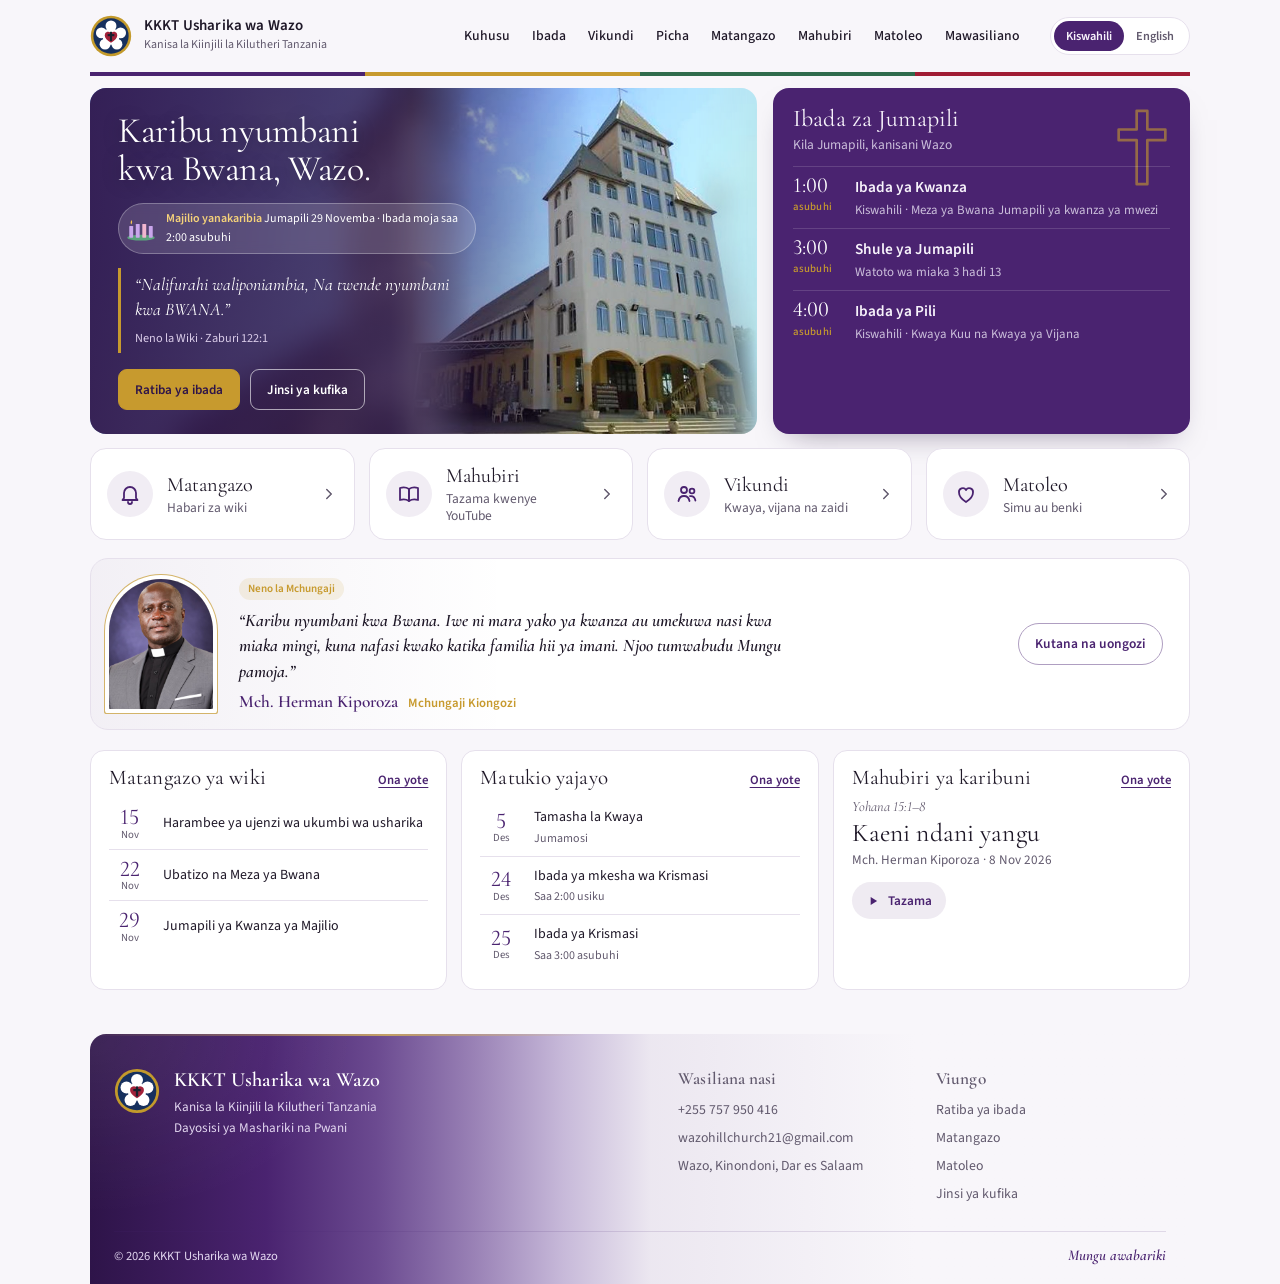
==== commit 79e9be50: "Sermons page: YouTube-ready player and video list Paste a YouTube video ID into data-yt to connect a" ====
--- a/index.html
+++ b/index.html
@@ -92,7 +92,7 @@
 <section>
   <div class="wrap quick">
     <a class="c-purple" href="matangazo.html"><span class="qi" aria-hidden="true"><svg viewBox="0 0 24 24"><path d="M6 16V11a6 6 0 0 1 12 0v5l1.5 2h-15z"/><path d="M10 20a2 2 0 0 0 4 0"/></svg></span><span class="qt"><b><span lang="sw">Matangazo</span><span lang="en">Announcements</span></b><span><span lang="sw">Habari za wiki</span><span lang="en">This week's news</span></span></span><svg class="qc" viewBox="0 0 24 24" aria-hidden="true"><path d="M9 6l6 6-6 6"/></svg><svg class="qw" aria-hidden="true" viewBox="0 0 24 24"><path d="M6 16V11a6 6 0 0 1 12 0v5l1.5 2h-15z"/><path d="M10 20a2 2 0 0 0 4 0"/></svg></a>
-    <a class="c-gold" href="mahubiri.html"><span class="qi" aria-hidden="true"><svg viewBox="0 0 24 24"><path d="M3 6c3-1 6-1 9 1v12c-3-2-6-2-9-1z"/><path d="M21 6c-3-1-6-1-9 1v12c3-2 6-2 9-1z"/></svg></span><span class="qt"><b><span lang="sw">Mahubiri</span><span lang="en">Sermons</span></b><span><span lang="sw">Sikiliza Neno</span><span lang="en">Hear the Word</span></span></span><svg class="qc" viewBox="0 0 24 24" aria-hidden="true"><path d="M9 6l6 6-6 6"/></svg><svg class="qw" aria-hidden="true" viewBox="0 0 24 24"><path d="M3 6c3-1 6-1 9 1v12c-3-2-6-2-9-1z"/><path d="M21 6c-3-1-6-1-9 1v12c3-2 6-2 9-1z"/></svg></a>
+    <a class="c-gold" href="mahubiri.html"><span class="qi" aria-hidden="true"><svg viewBox="0 0 24 24"><path d="M3 6c3-1 6-1 9 1v12c-3-2-6-2-9-1z"/><path d="M21 6c-3-1-6-1-9 1v12c3-2 6-2 9-1z"/></svg></span><span class="qt"><b><span lang="sw">Mahubiri</span><span lang="en">Sermons</span></b><span><span lang="sw">Tazama kwenye YouTube</span><span lang="en">Watch on YouTube</span></span></span><svg class="qc" viewBox="0 0 24 24" aria-hidden="true"><path d="M9 6l6 6-6 6"/></svg><svg class="qw" aria-hidden="true" viewBox="0 0 24 24"><path d="M3 6c3-1 6-1 9 1v12c-3-2-6-2-9-1z"/><path d="M21 6c-3-1-6-1-9 1v12c3-2 6-2 9-1z"/></svg></a>
     <a class="c-green" href="vikundi.html"><span class="qi" aria-hidden="true"><svg viewBox="0 0 24 24"><circle cx="9" cy="8" r="3"/><circle cx="17" cy="9" r="2.4"/><path d="M3.5 19c.6-3.2 2.8-5 5.5-5s4.9 1.8 5.5 5"/><path d="M15 14.2c2.6-.4 4.8 1.1 5.4 4.3"/></svg></span><span class="qt"><b><span lang="sw">Vikundi</span><span lang="en">Fellowships</span></b><span><span lang="sw">Kwaya, vijana na zaidi</span><span lang="en">Choirs, youth and more</span></span></span><svg class="qc" viewBox="0 0 24 24" aria-hidden="true"><path d="M9 6l6 6-6 6"/></svg><svg class="qw" aria-hidden="true" viewBox="0 0 24 24"><circle cx="9" cy="8" r="3"/><circle cx="17" cy="9" r="2.4"/><path d="M3.5 19c.6-3.2 2.8-5 5.5-5s4.9 1.8 5.5 5"/><path d="M15 14.2c2.6-.4 4.8 1.1 5.4 4.3"/></svg></a>
     <a class="c-red" href="matoleo.html"><span class="qi" aria-hidden="true"><svg viewBox="0 0 24 24"><path d="M12 20s-7-4.4-7-9.5A3.8 3.8 0 0 1 12 8a3.8 3.8 0 0 1 7 2.5C19 15.6 12 20 12 20z"/></svg></span><span class="qt"><b><span lang="sw">Matoleo</span><span lang="en">Giving</span></b><span><span lang="sw">Simu au benki</span><span lang="en">Mobile money or bank</span></span></span><svg class="qc" viewBox="0 0 24 24" aria-hidden="true"><path d="M9 6l6 6-6 6"/></svg><svg class="qw" aria-hidden="true" viewBox="0 0 24 24"><path d="M12 20s-7-4.4-7-9.5A3.8 3.8 0 0 1 12 8a3.8 3.8 0 0 1 7 2.5C19 15.6 12 20 12 20z"/></svg></a>
   </div>
@@ -135,7 +135,7 @@
       <p class="ref"><span lang="sw">Yohana 15:1–8</span><span lang="en">John 15:1–8</span></p>
       <h3><span lang="sw">Kaeni ndani yangu</span><span lang="en">Abide in me</span></h3>
       <p class="by">Mch. Herman Kiporoza · 8 Nov 2026</p>
-      <a class="listen" href="mahubiri.html"><svg viewBox="0 0 24 24" aria-hidden="true"><path d="M8 5v14l11-7z"/></svg><span lang="sw">Sikiliza</span><span lang="en">Listen</span></a>
+      <a class="listen" href="mahubiri.html"><svg viewBox="0 0 24 24" aria-hidden="true"><path d="M8 5v14l11-7z"/></svg><span lang="sw">Tazama</span><span lang="en">Watch</span></a>
     </article>
   </div>
 </section>
--- a/style.css
+++ b/style.css
@@ -798,3 +798,34 @@
 .pw-link:hover{background:var(--sky);color:#fff;border-color:var(--sky)}
 @media (max-width:860px){.pw{grid-template-columns:auto 1fr;padding:16px}.pw-link{grid-column:1/-1;justify-self:start}}
 @media (max-width:520px){.pw{gap:14px}.pw-photo{width:76px}.pw-text blockquote{font-size:1.02rem}}
+
+/* ===== Mahubiri: YouTube-ready player ===== */
+.feature2{display:grid;grid-template-columns:1.35fr 1fr;gap:30px;align-items:center;background:var(--surface);border:1px solid var(--line);border-radius:20px;padding:20px}
+.yt{position:relative;aspect-ratio:16/9;border-radius:14px;overflow:hidden;background:radial-gradient(80% 90% at 50% 35%,color-mix(in srgb,var(--gold) 30%,var(--sky)),var(--sky-deep) 75%)}
+.yt iframe{position:absolute;inset:0;width:100%;height:100%;border:0}
+.yt-thumb{position:absolute;inset:0;background:center/cover no-repeat}
+.yt-art{position:absolute;inset:0;display:flex;flex-direction:column;align-items:center;justify-content:center;gap:12px;color:#f3e7c4}
+.yt-cross{width:38px;height:54px;fill:#f0d58a;opacity:.9}
+.yt-soon{font:italic 600 1.05rem var(--display);opacity:.9}
+.yt-play{all:unset;cursor:pointer;position:absolute;left:50%;top:50%;transform:translate(-50%,-50%);width:70px;height:70px;border-radius:50%;display:grid;place-items:center;background:rgba(255,255,255,.95);color:var(--sky);box-shadow:0 10px 30px -10px rgba(0,0,0,.5);transition:transform .2s ease}
+.yt-play svg{width:28px;height:28px;fill:currentColor;margin-left:4px}
+.yt-play:hover{transform:translate(-50%,-50%) scale(1.06)}
+.yt-play:focus-visible{outline:3px solid var(--gold);outline-offset:4px}
+.yt:not(.has-video) .yt-play{display:none}
+.yt.has-video .yt-art{display:none}
+.yt.has-video::after{content:"";position:absolute;inset:0;background:linear-gradient(transparent 55%,rgba(20,8,30,.45));pointer-events:none}
+.yt.has-video .yt-play{z-index:2}
+.yt.playing::after,.yt.playing .yt-play,.yt.playing .yt-thumb{display:none}
+.yt-channel{display:inline-flex;align-items:center;gap:10px;margin-top:18px;padding:9px 16px;border-radius:999px;border:1.5px solid var(--line);text-decoration:none;font-weight:600;font-size:.9rem;color:var(--ink);width:fit-content}
+.yt-channel svg{width:24px;height:17px}
+.yt-channel:hover{border-color:#ff0033}
+.feature2 .f-body h2{font-size:clamp(1.9rem,3vw,2.6rem)}
+/* sermon list rows as buttons with thumbnails */
+.s-list .srow{all:unset;box-sizing:border-box;cursor:pointer;width:100%;display:flex;align-items:center;gap:14px;background:var(--surface);border:1px solid var(--line);border-radius:14px;padding:10px 16px 10px 10px;transition:border-color .2s ease,transform .2s ease}
+.s-list .srow:hover{border-color:var(--sky);transform:translateX(3px)}
+.s-list .srow:focus-visible{outline:3px solid var(--gold);outline-offset:2px}
+.s-list .srow.current{border-color:var(--gold);box-shadow:0 0 0 3px color-mix(in srgb,var(--gold) 15%,transparent)}
+.s-thumb{position:relative;flex-shrink:0;width:112px;aspect-ratio:16/9;border-radius:9px;overflow:hidden;display:grid;place-items:center;background:radial-gradient(80% 90% at 50% 35%,color-mix(in srgb,var(--gold) 30%,var(--sky)),var(--sky-deep) 75%)}
+.s-thumb>svg{position:relative;z-index:1;width:22px;height:22px;fill:#fff;opacity:.9}
+@media (max-width:900px){.feature2{grid-template-columns:1fr;padding:14px}}
+@media (max-width:600px){.s-thumb{width:84px}.yt-play{width:58px;height:58px}}
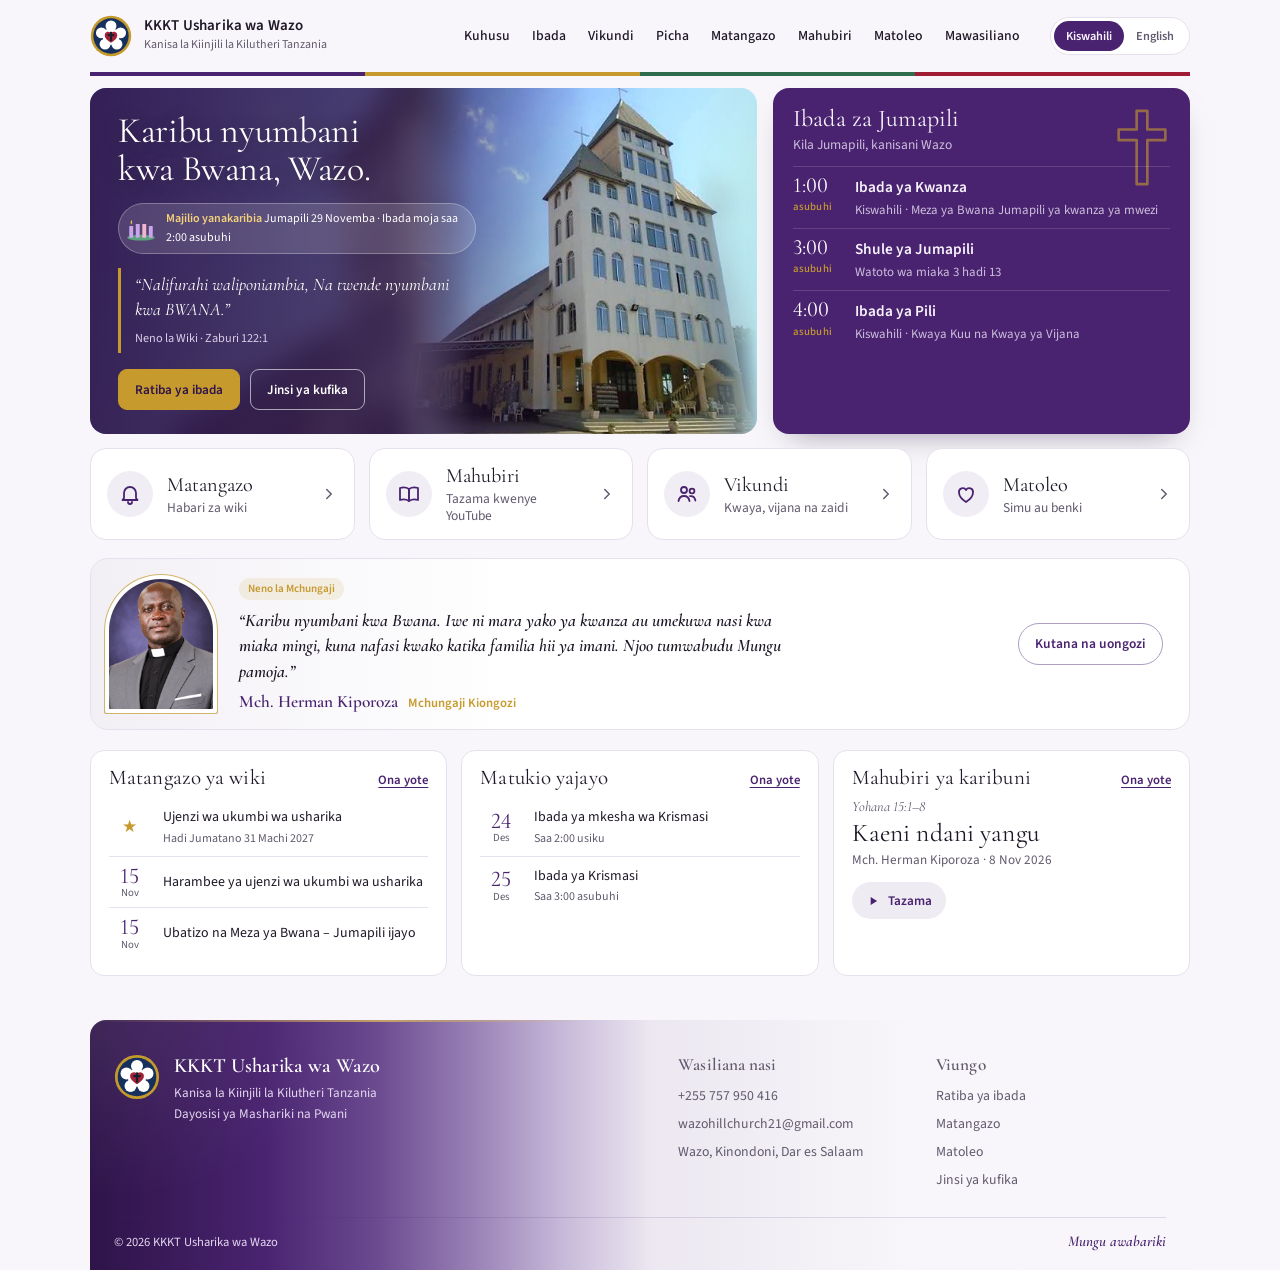
==== commit e7b81c25: "Matangazo: weekly, long-term and past notices from one data file Long-term notices show days left an" ====
--- a/index.html
+++ b/index.html
@@ -116,19 +116,11 @@
   <div class="wrap more-grid">
     <article class="panel">
       <div class="panel-head"><h2><span lang="sw">Matangazo ya wiki</span><span lang="en">This week's notices</span></h2><a href="matangazo.html"><span lang="sw">Ona yote</span><span lang="en">See all</span></a></div>
-      <ul class="mini">
-        <li><span class="d"><b>15</b>Nov</span><span><span lang="sw">Harambee ya ujenzi wa ukumbi wa usharika</span><span lang="en">Fundraiser for the parish hall</span></span></li>
-        <li><span class="d"><b>22</b>Nov</span><span><span lang="sw">Ubatizo na Meza ya Bwana</span><span lang="en">Baptism and Holy Communion</span></span></li>
-        <li><span class="d"><b>29</b>Nov</span><span><span lang="sw">Jumapili ya Kwanza ya Majilio</span><span lang="en">First Sunday of Advent</span></span></li>
-      </ul>
+      <ul class="mini" id="home-week"></ul>
     </article>
     <article class="panel">
       <div class="panel-head"><h2><span lang="sw">Matukio yajayo</span><span lang="en">Upcoming events</span></h2><a href="matangazo.html"><span lang="sw">Ona yote</span><span lang="en">See all</span></a></div>
-      <ul class="mini">
-        <li><span class="d"><b>5</b>Des</span><span><span lang="sw">Tamasha la Kwaya</span><span lang="en">Choir festival</span><small><span lang="sw">Jumamosi</span><span lang="en">Saturday</span></small></span></li>
-        <li><span class="d"><b>24</b>Des</span><span><span lang="sw">Ibada ya mkesha wa Krismasi</span><span lang="en">Christmas Eve service</span><small><span lang="sw">Saa 2:00 usiku</span><span lang="en">8:00 PM</span></small></span></li>
-        <li><span class="d"><b>25</b>Des</span><span><span lang="sw">Ibada ya Krismasi</span><span lang="en">Christmas Day service</span><small><span lang="sw">Saa 3:00 asubuhi</span><span lang="en">9:00 AM</span></small></span></li>
-      </ul>
+      <ul class="mini" id="home-events"></ul>
     </article>
     <article class="panel sermon-panel">
       <div class="panel-head"><h2><span lang="sw">Mahubiri ya karibuni</span><span lang="en">Latest sermon</span></h2><a href="mahubiri.html"><span lang="sw">Ona yote</span><span lang="en">See all</span></a></div>
@@ -173,6 +165,7 @@
   <div class="wrap f-bottom"><span>© 2026 KKKT Usharika wa Wazo</span><span class="f-bless"><span lang="sw">Mungu awabariki</span><span lang="en">God bless you</span></span></div>
 </footer>
 
+<script src="data/matangazo.js"></script>
 <script src="site.js"></script>
 </body>
 </html>
--- a/style.css
+++ b/style.css
@@ -829,3 +829,55 @@
 .s-thumb>svg{position:relative;z-index:1;width:22px;height:22px;fill:#fff;opacity:.9}
 @media (max-width:900px){.feature2{grid-template-columns:1fr;padding:14px}}
 @media (max-width:600px){.s-thumb{width:84px}.yt-play{width:58px;height:58px}}
+
+/* ===== Live service mode ===== */
+.live-dot{display:inline-block;width:9px;height:9px;border-radius:50%;background:#e5243b;box-shadow:0 0 0 0 rgba(229,36,59,.6);animation:livepulse 1.6s ease-out infinite;flex-shrink:0}
+.live-dot.off{background:var(--muted);animation:none;opacity:.6}
+@keyframes livepulse{0%{box-shadow:0 0 0 0 rgba(229,36,59,.55)}80%{box-shadow:0 0 0 9px rgba(229,36,59,0)}100%{box-shadow:0 0 0 0 rgba(229,36,59,0)}}
+@media (prefers-reduced-motion:reduce){.live-dot{animation:none}}
+.live-badge{display:inline-flex;align-items:center;gap:7px;text-decoration:none;font-weight:700;font-size:.82rem;color:#c8102e;background:rgba(229,36,59,.08);border:1px solid rgba(229,36,59,.35);padding:6px 12px;border-radius:999px;white-space:nowrap}
+.live-badge:hover{background:#e5243b;color:#fff}.live-badge:hover .live-dot{background:#fff}
+.live-pill{align-self:flex-start;display:inline-flex;align-items:center;gap:10px;padding:7px 14px 7px 12px;border-radius:999px;background:#e5243b;color:#fff;text-decoration:none;font-size:.85rem;box-shadow:0 8px 20px -10px rgba(229,36,59,.9)}
+.live-pill .live-dot{background:#fff;box-shadow:0 0 0 0 rgba(255,255,255,.7)}
+.live-pill b{font-weight:700}
+.live-pill:hover{background:#c8102e}
+.yt-live{position:absolute;left:14px;top:14px;z-index:3;display:inline-flex;align-items:center;gap:7px;background:#e5243b;color:#fff;font-weight:700;font-size:.8rem;padding:5px 11px;border-radius:6px}
+.yt-live .live-dot{background:#fff}
+.yt.is-live .yt-art{display:flex}
+.yt.is-live .yt-soon{display:none}
+.yt.is-live .yt-play{display:grid;z-index:2}
+.yt.is-live.playing .yt-art{display:none}
+.next-live{display:flex;align-items:center;gap:8px;margin-top:12px;font-size:.88rem;color:var(--muted)}
+.is-live .next-live{display:none}
+@media (max-width:1180px){.live-badge{order:-1;margin-left:auto}}
+.yt.is-live .yt-art{display:none}
+@media (max-width:1180px){.live-badge{order:0;margin-left:0}}
+@media (max-width:600px){.live-badge{padding:8px 10px;gap:0}.live-badge>span[lang]{position:absolute;width:1px;height:1px;overflow:hidden;clip:rect(0 0 0 0)}}
+@media (max-width:600px){html.is-live .brand>span{display:none}}
+
+/* ===== Matangazo: weekly, long-term, archive ===== */
+.long-grid{display:grid;grid-template-columns:repeat(3,1fr);gap:16px}
+.ltn{background:var(--surface);border:1px solid var(--line);border-radius:16px;padding:18px 20px;display:flex;flex-direction:column;gap:6px;position:relative;overflow:hidden}
+.ltn::before{content:"";position:absolute;left:0;top:0;bottom:0;width:3px;background:var(--gold)}
+.ltn-top{display:flex;justify-content:space-between;align-items:center;gap:10px}
+.ltn .left{font-size:.8rem;font-weight:700;color:var(--sky)}
+:root[data-theme="dark"] .ltn .left{color:var(--gold)}
+.ltn h3{font:600 1.35rem/1.25 var(--display);margin-top:4px}
+.ltn p{color:var(--muted);font-size:.93rem;flex:1}
+.prog{height:5px;border-radius:5px;background:var(--line);overflow:hidden;margin-top:6px}
+.prog span{display:block;height:100%;background:linear-gradient(90deg,var(--gold),color-mix(in srgb,var(--gold) 60%,var(--sky)));border-radius:5px}
+.until{font-size:.8rem;color:var(--muted)}
+.empty{text-align:center;color:var(--muted);grid-column:1/-1}
+.week-title{font:600 clamp(1.5rem,2.6vw,2rem)/1.2 var(--display);margin-bottom:12px;color:var(--sky)}
+:root[data-theme="dark"] .week-title{color:var(--ink)}
+.past{margin-top:22px}
+.past-title{font:600 1.25rem var(--display);margin-bottom:8px;color:var(--muted)}
+.past details{background:var(--surface);border:1px solid var(--line);border-radius:12px;margin-bottom:8px}
+.past summary{cursor:pointer;padding:11px 16px;font-weight:600;font-size:.92rem;list-style:none;display:flex;justify-content:space-between}
+.past summary::after{content:"+";color:var(--gold);font-weight:700}
+.past details[open] summary::after{content:"–"}
+.past summary::-webkit-details-marker{display:none}
+.past ul{margin:0;padding:0 16px 12px 32px;color:var(--muted);font-size:.92rem;display:grid;gap:6px}
+.past ul b{color:var(--ink);font-weight:600}
+.mini-long .d b{color:var(--gold)!important;font-size:1.1rem}
+@media (max-width:900px){.long-grid{grid-template-columns:1fr}}
